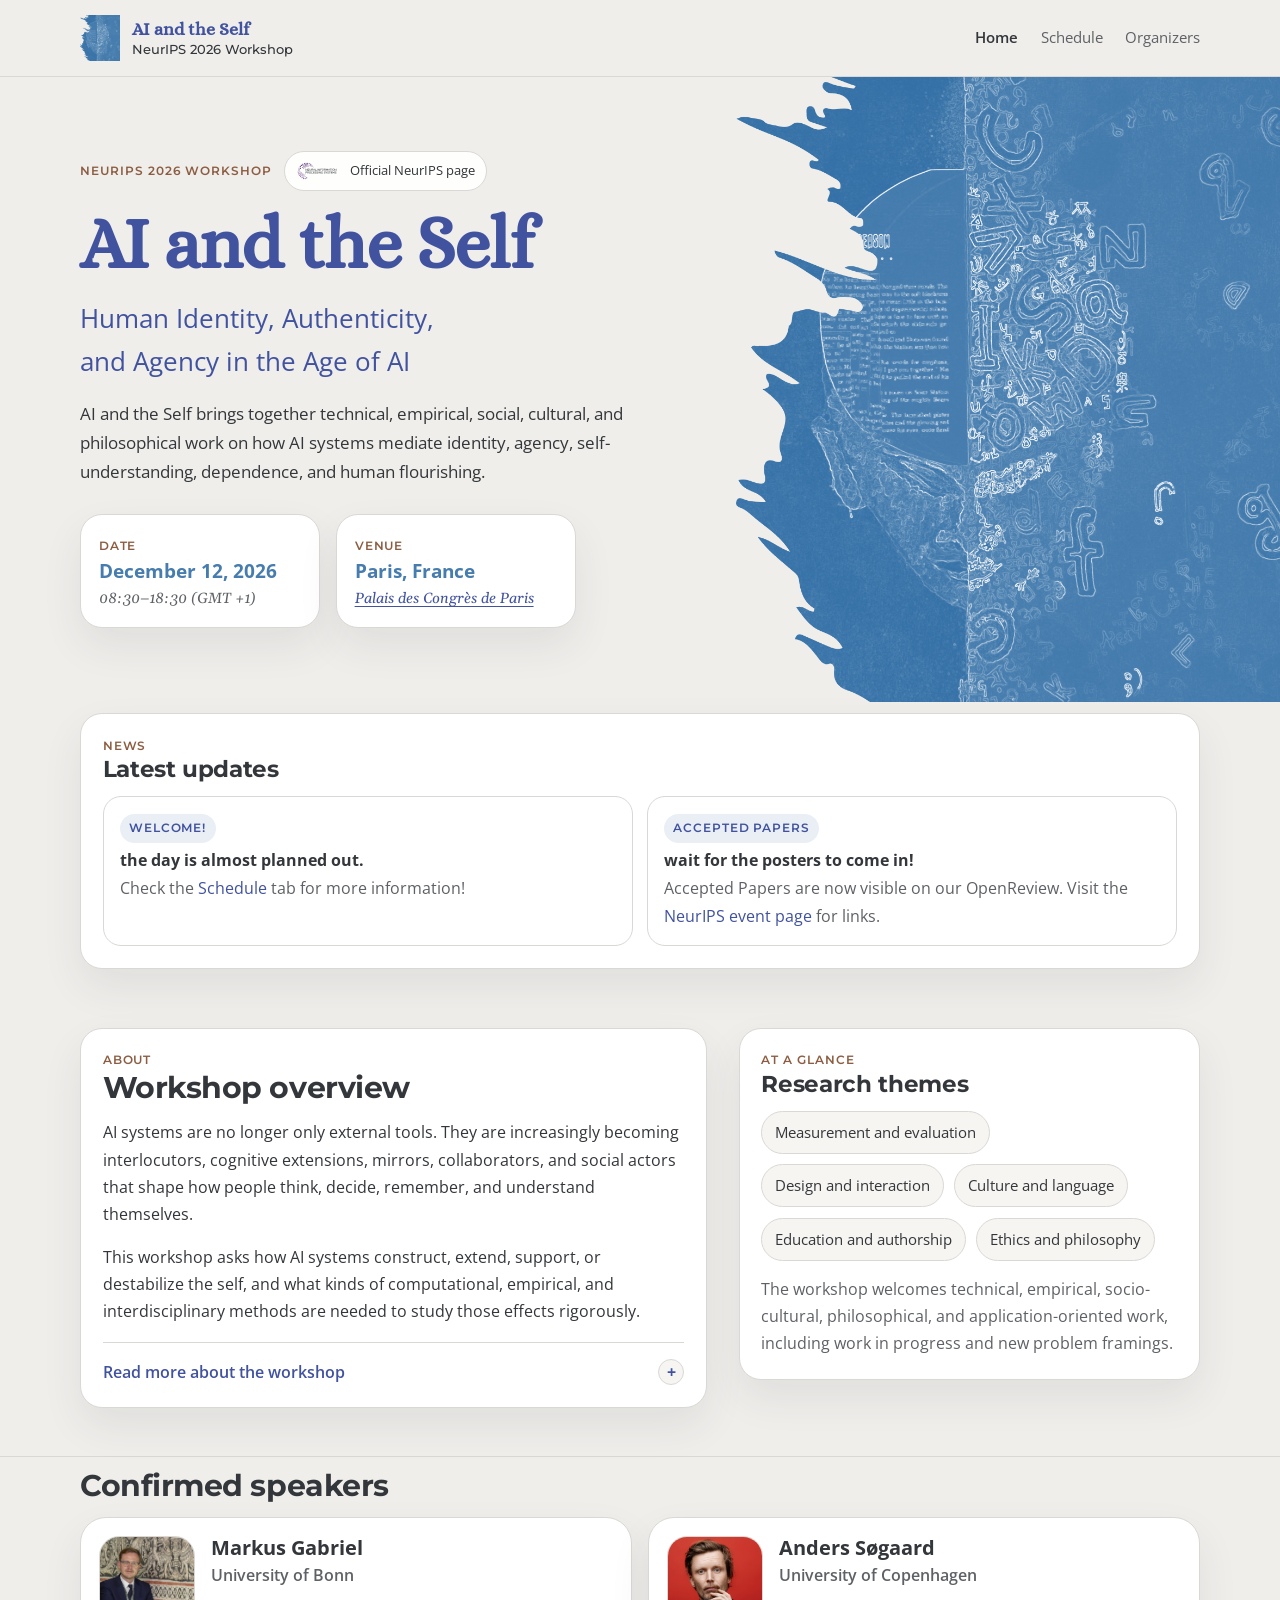
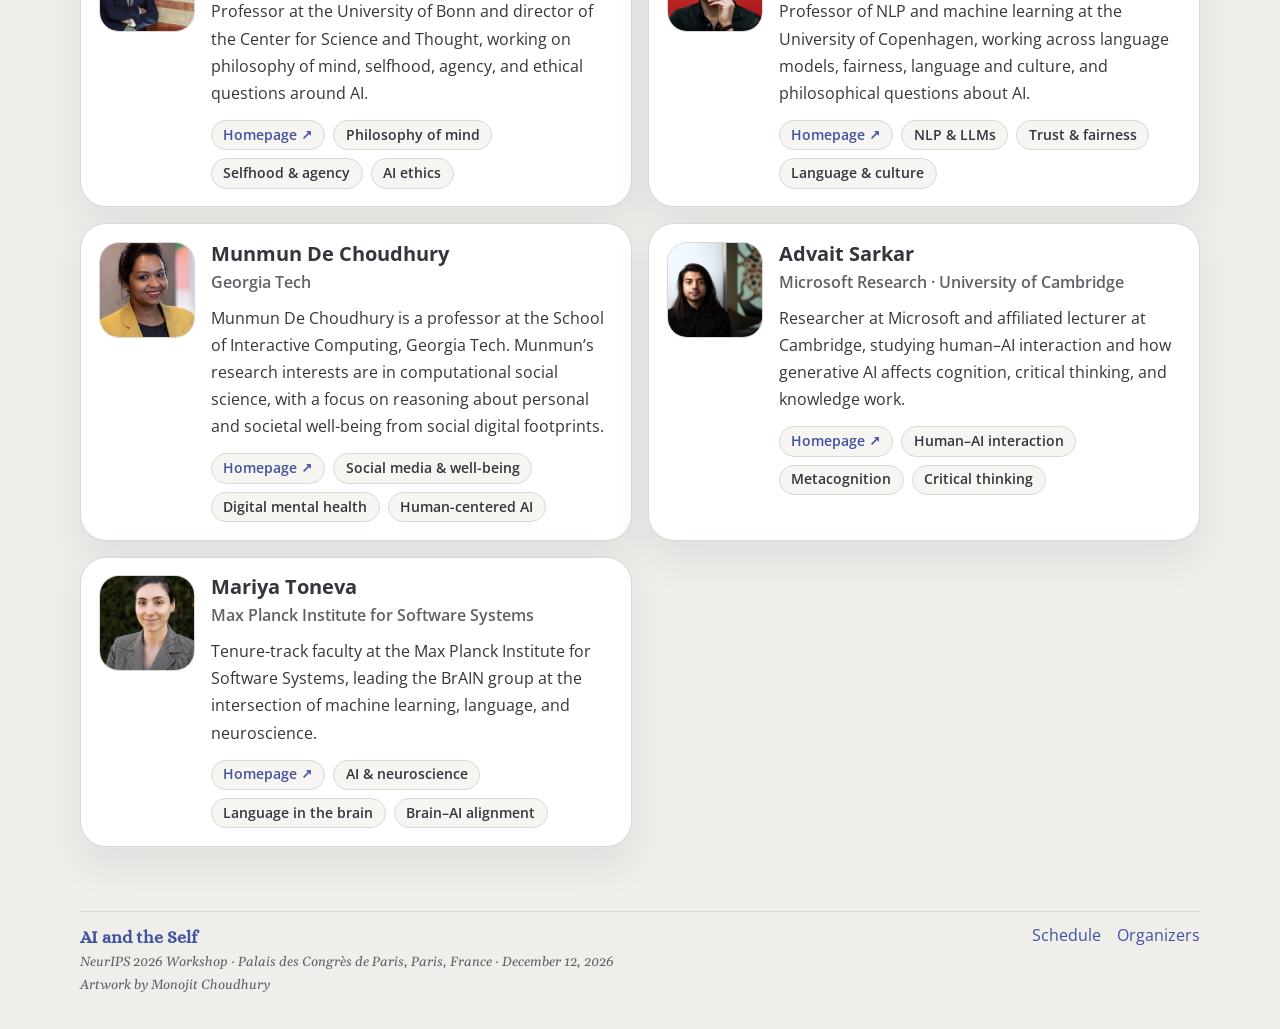
==== index.html @ 6a70a607 "touch up v2" ====
<!DOCTYPE html>
<html lang="en">
<head>
  <meta charset="utf-8">
  <meta name="viewport" content="width=device-width, initial-scale=1">
  <title>AI and the Self | NeurIPS 2026 Workshop</title>
  <meta name="description" content="AI and the Self is a NeurIPS 2026 workshop on identity, authenticity, and agency in the age of AI.">
  <meta name="theme-color" content="#3855a5">
  <meta property="og:type" content="website">
  <meta property="og:title" content="AI and the Self | NeurIPS 2026 Workshop">
  <meta property="og:description" content="Human identity, authenticity, and agency in the age of AI. December 12, 2026, Palais des Congrès de Paris.">
  <meta property="og:image" content="https://aintheself.github.io/assets/ai-and-the-self-art.png">
  <meta property="og:image:alt" content="Artwork by Monojit Choudhury: a face in profile, half formed from a printed page and half from letters in many scripts, in white line on blue.">
  <link rel="icon" type="image/png" href="assets/ai-and-the-self-art.png">
  <link rel="preconnect" href="https://fonts.googleapis.com">
  <link rel="preconnect" href="https://fonts.gstatic.com" crossorigin>
  <link rel="stylesheet" href="https://fonts.googleapis.com/css2?family=Alice&family=Gelasio:ital,wght@0,400;1,400&family=Montserrat:wght@500..700&family=Open+Sans:ital,wght@0,400..700;1,400..700&display=swap">
  <link rel="stylesheet" href="assets/styles.css?v=2">
</head>
<body>
  <header class="site-header">
    <div class="container nav">
      <a class="brand" href="index.html" aria-label="AI and the Self home">
        <img class="brand-mark" src="assets/ai-and-the-self-art.png" alt="" width="40" height="46">
        <span>
          <span class="brand-title">AI and the Self</span>
          <span class="brand-subtitle">NeurIPS 2026 Workshop</span>
        </span>
      </a>
      <button class="menu-toggle" type="button" aria-expanded="false" aria-label="Toggle navigation" data-menu-toggle>
        <span></span>
      </button>
      <nav class="site-nav" data-nav>
        <a href="index.html" aria-current="page">Home</a>
        <!-- <a href="call-for-papers.html">Calls</a> -->
        <a href="schedule.html">Schedule</a>
        <a href="organizers.html">Organizers</a>
      </nav>
    </div>
  </header>

  <main>
    <section class="home-hero">
      <div class="home-hero-text">
        <div class="hero-kicker-row">
          <div class="eyebrow">NeurIPS 2026 Workshop</div>
          <a class="event-badge" href="https://neurips.cc/virtual/2026/loc/paris/workshop/137617" target="_blank" rel="noopener noreferrer" aria-label="Visit the official NeurIPS 2026 page">
            <img src="assets/neurips-logo.svg" alt="NeurIPS logo">
            <span>Official NeurIPS page</span>
          </a>
        </div>
        <h1 class="page-title">AI and the Self</h1>
        <p class="page-subtitle">Human Identity, Authenticity, and Agency in the Age of AI</p>
        <p class="hero-text">AI and the Self brings together technical, empirical, social, cultural, and philosophical work on how AI systems mediate identity, agency, self-understanding, dependence, and human flourishing.</p>
        <!-- <div class="hero-actions">
          <a class="button button-primary" href="call-for-papers.html">Calls</a>
          <a class="button button-secondary" href="schedule.html">Schedule</a>
        </div> -->
        <div class="hero-meta">
          <div class="meta-pill">
            <span class="meta-label">Date</span>
            <strong>December 12, 2026</strong>
            <small>08:30–18:30 (GMT&nbsp;+1)</small>
          </div>
          <div class="meta-pill">
            <span class="meta-label">Venue</span>
            <strong>Paris, France</strong>
            <small><a href="https://www.google.com/maps/search/?api=1&amp;query=Palais+des+Congr%C3%A8s+de+Paris" target="_blank" rel="noopener noreferrer">Palais des Congrès de Paris</a></small>
          </div>
        </div>
      </div>
      <div class="home-hero-art">
        <img src="assets/ai-and-the-self-art.png" width="1000" height="1149" fetchpriority="high" alt="Artwork by Monojit Choudhury: a face in profile, half formed from a printed page and half from letters in many scripts, in white line on blue.">
      </div>
    </section>

    <section class="section section-compact">
      <div class="container">
        <div class="news-panel">
          <div class="panel-heading compact-head">
            <div>
              <div class="kicker">News</div>
              <h2>Latest updates</h2>
            </div>
          </div>

          <div class="news-list">
            <article class="news-item">
              <span class="status-pill">Welcome!</span>
              <h3>the day is almost planned out.</h3>
              <p>Check the <a class="text-link" href="schedule.html">Schedule</a> tab for more information!</p>
            </article>
            <!-- <article class="news-item">
              <span class="status-pill">Confirmed Speakers</span>
              <p>Scroll down for more information about the diverse and exciting set of confirmed speakers!</p>
            </article> -->
            <article class="news-item">
              <span class="status-pill">Accepted Papers</span>
              <h3>wait for the posters to come in!</h3>
              <p>Accepted Papers are now visible on our OpenReview. Visit the <a class="text-link" href="https://neurips.cc/virtual/2026/loc/paris/workshop/137617" target="_blank" rel="noopener noreferrer">NeurIPS event page</a> for links.</p>
            </article>
          </div>
        </div>
      </div>
    </section>

    <section class="section section-compact">
      <div class="container content-grid">
        <article class="surface prose">
          <div class="section-head compact-head">
            <div>
              <div class="kicker">About</div>
              <h2>Workshop overview</h2>
            </div>
          </div>
          <p>AI systems are no longer only external tools. They are increasingly becoming interlocutors, cognitive extensions, mirrors, collaborators, and social actors that shape how people think, decide, remember, and understand themselves.</p>
          <p>This workshop asks how AI systems construct, extend, support, or destabilize the self, and what kinds of computational, empirical, and interdisciplinary methods are needed to study those effects rigorously.</p>
          <details class="overview-toggle">
            <summary>Read more about the workshop</summary>
            <div class="expand-body">
              <p>One central aim is to move these questions closer to machine learning practice: how to measure shifts in self-concept, dependence, confidence, preference formation, and memory under repeated AI interaction; how to design personalization, memory, uncertainty, and refusal in ways that support reflection rather than over-reliance; and how to study cultural and linguistic assumptions about the self inside AI systems.</p>
              <p>The workshop also looks at how AI changes learning, authorship, creativity, professional identity, and the meaning of human competence when systems act as tutors, collaborators, co-authors, or social companions. It builds on the earlier interdisciplinary workshop in Bonn and translates that conversation into a NeurIPS-facing research agenda.</p>
            </div>
          </details>
          <!-- <a class="text-link" href="call-for-papers.html">Read the calls and submission details</a> -->
        </article>

        <aside class="resource-card">
          <div class="panel-heading compact-head">
            <div>
              <div class="kicker">At a glance</div>
              <h2>Research themes</h2>
            </div>
          </div>
          <div class="tag-list">
            <span class="tag">Measurement and evaluation</span>
            <span class="tag">Design and interaction</span>
            <span class="tag">Culture and language</span>
            <span class="tag">Education and authorship</span>
            <span class="tag">Ethics and philosophy</span>
          </div>
          <p class="muted-block">The workshop welcomes technical, empirical, socio-cultural, philosophical, and application-oriented work, including work in progress and new problem framings.</p>
        </aside>
      </div>
    </section>

    <section class="section section-compact border-top" id="speakers">
      <div class="container">
        <div class="section-head compact-head">
          <div>
            <h2>Confirmed speakers</h2>
          </div>
        </div>

        <div class="speaker-grid">
          <article class="speaker-card" id="speaker-markus-gabriel">
            <div class="speaker-wrap">
              <div class="speaker-photo-frame">
                <img
                  class="speaker-photo"
                  src="assets/people/markus-gabriel.jpg"
                  alt="Markus Gabriel"
                  loading="lazy"
                  onerror="this.style.display='none';this.nextElementSibling.style.display='grid';"
                >
                <div class="speaker-fallback" aria-hidden="true">MG</div>
              </div>

              <div>
                <h3>Markus Gabriel</h3>
                <p class="speaker-affiliation">University of Bonn</p>
                <p class="speaker-description">
                  Professor at the University of Bonn and director of the Center
                  for Science and Thought, working on philosophy of mind,
                  selfhood, agency, and ethical questions around AI.
                </p>

                <div class="speaker-chip-row">
                  <a
                    class="speaker-chip"
                    href="https://markus-gabriel.com/"
                    target="_blank"
                    rel="noopener noreferrer"
                    aria-label="Visit Markus Gabriel's homepage"
                  >Homepage ↗</a>
                  <span class="speaker-chip">Philosophy of mind</span>
                  <span class="speaker-chip">Selfhood &amp; agency</span>
                  <span class="speaker-chip">AI ethics</span>
                </div>
              </div>
            </div>
          </article>

          <article class="speaker-card" id="speaker-anders-soegaard">
            <div class="speaker-wrap">
              <div class="speaker-photo-frame">
                <img
                  class="speaker-photo"
                  src="assets/people/anders-soegaard.jpg"
                  alt="Anders Søgaard"
                  loading="lazy"
                  onerror="this.style.display='none';this.nextElementSibling.style.display='grid';"
                >
                <div class="speaker-fallback" aria-hidden="true">AS</div>
              </div>

              <div>
                <h3>Anders Søgaard</h3>
                <p class="speaker-affiliation">University of Copenhagen</p>
                <p class="speaker-description">
                  Professor of NLP and machine learning at the University of
                  Copenhagen, working across language models, fairness, language
                  and culture, and philosophical questions about AI.
                </p>

                <div class="speaker-chip-row">
                  <a
                    class="speaker-chip"
                    href="https://anderssoegaard.github.io/"
                    target="_blank"
                    rel="noopener noreferrer"
                    aria-label="Visit Anders Søgaard's homepage"
                  >Homepage ↗</a>
                  <span class="speaker-chip">NLP &amp; LLMs</span>
                  <span class="speaker-chip">Trust &amp; fairness</span>
                  <span class="speaker-chip">Language &amp; culture</span>
                </div>
              </div>
            </div>
          </article>

          <article class="speaker-card" id="speaker-munmun-de-choudhury">
            <div class="speaker-wrap">
              <div class="speaker-photo-frame">
                <img
                  class="speaker-photo"
                  src="assets/people/munmun_de_choudhury.jpg"
                  alt="Munmun De Choudhury"
                  loading="lazy"
                  onerror="this.style.display='none';this.nextElementSibling.style.display='grid';"
                >
                <div class="speaker-fallback" aria-hidden="true">MD</div>
              </div>

              <div>
                <h3>Munmun De Choudhury</h3>
                <p class="speaker-affiliation">Georgia Tech</p>
                <p class="speaker-description">
                  Munmun De Choudhury is a professor at the School of Interactive Computing, Georgia Tech. Munmun’s research interests are in computational social science, with a focus on reasoning about personal and societal well-being from social digital footprints.
                </p>

                <div class="speaker-chip-row">
                  <a
                    class="speaker-chip"
                    href="http://www.munmund.net/"
                    target="_blank"
                    rel="noopener noreferrer"
                    aria-label="Visit Munmun De Choudhury's homepage"
                  >Homepage ↗</a>
                  <span class="speaker-chip">Social media &amp; well-being</span>
                  <span class="speaker-chip">Digital mental health</span>
                  <span class="speaker-chip">Human-centered AI</span>
                </div>
              </div>
            </div>
          </article>

          <article class="speaker-card" id="speaker-advait-sarkar">
            <div class="speaker-wrap">
              <div class="speaker-photo-frame">
                <img
                  class="speaker-photo"
                  src="assets/people/advait-sarkar.jpg"
                  alt="Advait Sarkar"
                  loading="lazy"
                  onerror="this.style.display='none';this.nextElementSibling.style.display='grid';"
                >
                <div class="speaker-fallback" aria-hidden="true">AS</div>
              </div>

              <div>
                <h3>Advait Sarkar</h3>
                <p class="speaker-affiliation">
                  Microsoft Research · University of Cambridge
                </p>
                <p class="speaker-description">
                  Researcher at Microsoft and affiliated lecturer at Cambridge,
                  studying human–AI interaction and how generative AI affects
                  cognition, critical thinking, and knowledge work.
                </p>

                <div class="speaker-chip-row">
                  <a
                    class="speaker-chip"
                    href="https://advait.org/"
                    target="_blank"
                    rel="noopener noreferrer"
                    aria-label="Visit Advait Sarkar's homepage"
                  >Homepage ↗</a>
                  <span class="speaker-chip">Human–AI interaction</span>
                  <span class="speaker-chip">Metacognition</span>
                  <span class="speaker-chip">Critical thinking</span>
                </div>
              </div>
            </div>
          </article>

          <article class="speaker-card" id="speaker-mariya-toneva">
            <div class="speaker-wrap">
              <div class="speaker-photo-frame">
                <img
                  class="speaker-photo"
                  src="assets/people/mariya-toneva.jpg"
                  alt="Mariya Toneva"
                  loading="lazy"
                  onerror="this.style.display='none';this.nextElementSibling.style.display='grid';"
                >
                <div class="speaker-fallback" aria-hidden="true">MT</div>
              </div>

              <div>
                <h3>Mariya Toneva</h3>
                <p class="speaker-affiliation">
                  Max Planck Institute for Software Systems
                </p>
                <p class="speaker-description">
                  Tenure-track faculty at the Max Planck Institute for Software
                  Systems, leading the BrAIN group at the intersection of machine
                  learning, language, and neuroscience.
                </p>

                <div class="speaker-chip-row">
                  <a
                    class="speaker-chip"
                    href="https://mtoneva.com/"
                    target="_blank"
                    rel="noopener noreferrer"
                    aria-label="Visit Mariya Toneva's homepage"
                  >Homepage ↗</a>
                  <span class="speaker-chip">AI &amp; neuroscience</span>
                  <span class="speaker-chip">Language in the brain</span>
                  <span class="speaker-chip">Brain–AI alignment</span>
                </div>
              </div>
            </div>
          </article>
        </div>
      </div>
    </section>
  </main>

  <footer class="footer">
    <div class="container footer-inner">
      <div>
        <strong>AI and the Self</strong>
        <small>NeurIPS 2026 Workshop · Palais des Congrès de Paris, Paris, France · December 12, 2026</small>
        <small>Artwork by Monojit Choudhury</small>
      </div>
      <div class="footer-links">
        <!-- <a href="call-for-papers.html">Calls</a> -->
        <a href="schedule.html">Schedule</a>
        <a href="organizers.html">Organizers</a>
      </div>
    </div>
  </footer>

  <script src="assets/script.js"></script>
</body>
</html>
---- assets/styles.css ----
:root {
  /* Brand pack (poster and certificates) */
  --pack-ink: #33363a;
  --pack-blue: #467cae;    /* artwork blue */
  --pack-name: #41529f;    /* workshop name */
  --pack-brown: #8c5d42;
  --pack-cream: #efeeeb;   /* main background */

  /* Site roles. Shades not in the pack are tints of pack colours. */
  --bg: var(--pack-cream);
  --surface: #ffffff;
  --surface-soft: #f6f5f2;   /* lighter cream */
  --ink: var(--pack-ink);
  --ink-soft: var(--pack-ink);
  --muted: #5e6165;          /* lighter ink, still AA on cream and white */
  --line: #d9d8d5;           /* ink at ~12% on cream */
  --accent: var(--pack-name);
  --accent-strong: #34428a;  /* darker name blue, for hover */
  --accent-soft: #e9eff5;    /* artwork blue at ~12% on white */
  --art: var(--pack-blue);
  --warm: var(--pack-brown);
  --shadow: 0 18px 40px rgba(51, 54, 58, 0.08);

  /* Pack fonts first, then close web-font matches, then system fonts */
  --font-body: "Segoe UI", "Open Sans", system-ui, -apple-system, Roboto, "Helvetica Neue", Arial, sans-serif;
  --font-heading: "Montaser Arabic", "Montserrat", "Segoe UI", "Open Sans", system-ui, sans-serif;
  --font-serif: Georgia, "Gelasio", "Times New Roman", Times, serif;
  --font-name: "Alice", Georgia, "Gelasio", "Times New Roman", serif;

  --radius-lg: 28px;
  --radius-md: 22px;
  --radius-sm: 16px;
  --header-h: 76px;
  --transition: 180ms ease;
}

* { box-sizing: border-box; }
html { scroll-behavior: smooth; }
body {
  margin: 0;
  font-family: var(--font-body);
  color: var(--ink);
  line-height: 1.7;
  background: var(--bg);
}
img { display: block; max-width: 100%; }
h1, h2, h3 {
  margin: 0 0 0.75rem;
  font-family: var(--font-heading);
  font-weight: 700;
  line-height: 1.15;
  letter-spacing: -0.015em;
}
p { margin: 0 0 1rem; }
ul { margin: 0; padding-left: 1.1rem; }
strong { font-weight: 700; }
small { display: block; color: var(--muted); }
::selection { background: rgba(70, 124, 174, 0.22); }
[id] { scroll-margin-top: calc(var(--header-h) + 1.25rem); }

.container { width: min(1120px, calc(100% - 2rem)); margin: 0 auto; }

/* --------------------------------------------------------------------------
   Header
   -------------------------------------------------------------------------- */
.site-header {
  position: sticky; top: 0; z-index: 40;
  border-bottom: 1px solid var(--line);
  background: rgba(239, 238, 235, 0.9);
  backdrop-filter: blur(14px);
}
.nav {
  position: relative; display: flex; align-items: center; justify-content: space-between;
  gap: 1rem; min-height: var(--header-h);
}
.brand {
  display: inline-flex; align-items: center; gap: 0.75rem;
  color: var(--ink); text-decoration: none;
}

.brand-mark { width: auto; height: 46px; flex: 0 0 auto; }
.brand-title { display: block; font-family: var(--font-name); font-size: 1.15rem; font-weight: 700; color: var(--pack-name); line-height: 1.3; }
.brand-subtitle { display: block; font-family: var(--font-heading); font-size: 0.8rem; font-weight: 500; color: var(--ink); line-height: 1.4; }

.site-nav { display: flex; align-items: center; gap: 1.4rem; }
.site-nav a, .footer-links a, .text-link {
  color: var(--accent); text-decoration: none;
  transition: color var(--transition), opacity var(--transition), border-color var(--transition), background var(--transition);
}
.site-nav a { color: var(--muted); font-size: 0.96rem; }
.site-nav a[aria-current="page"] { color: var(--ink); font-weight: 600; }
.site-nav a:hover, .footer-links a:hover, .text-link:hover { color: var(--accent-strong); }

.menu-toggle { display: none; width: 44px; height: 44px; border: 1px solid var(--line); border-radius: 14px; background: rgba(255,255,255,0.92); cursor: pointer; }
.menu-toggle span, .menu-toggle span::before, .menu-toggle span::after {
  display: block; width: 18px; height: 2px; margin: 0 auto; background: var(--ink); content: "";
  transition: transform var(--transition), opacity var(--transition);
}
.menu-toggle span::before { transform: translateY(-6px); }
.menu-toggle span::after { transform: translateY(4px); }


.hero { padding: clamp(3.4rem, 7vw, 5.8rem) 0 2.6rem; }
.page-hero { padding-bottom: 2rem; }
.page-hero-tight { padding-top: clamp(2.7rem, 5vw, 4.2rem); }

.page-title { font-size: clamp(3rem, 7vw, 5rem); margin-top: 0.75rem; }
.page-title-small { font-size: clamp(2.2rem, 5vw, 3.3rem); }
.page-subtitle {
  margin: 0 0 1rem; color: var(--pack-name); font-size: clamp(1.12rem, 2.4vw, 1.6rem); max-width: 44rem;
  text-wrap: balance;
}
.hero-text { max-width: 44rem; font-size: 1.06rem; color: var(--ink-soft); text-wrap: pretty; }

.eyebrow, .kicker, .meta-label, .status-pill {
  font-family: var(--font-heading); letter-spacing: 0.08em; text-transform: uppercase; font-size: 0.75rem; font-weight: 600;
}

.hero-caption { margin: 0 0 0.6rem; font-family: var(--font-serif); font-style: italic; font-size: 1.08rem; color: var(--ink); }
.eyebrow, .kicker, .meta-label { color: var(--warm); }

.hero-kicker-row {
  display: flex; flex-wrap: wrap; align-items: center; gap: 0.75rem; margin-bottom: 0.15rem;
}
.event-badge {
  display: inline-flex; align-items: center; gap: 0.8rem; width: fit-content; padding: 0.65rem 0.9rem;
  border-radius: 999px; border: 1px solid var(--line); background: rgba(255,255,255,0.92); color: var(--ink); text-decoration: none;
}
.event-badge img { height: 24px; width: auto; }
.hero-kicker-row .event-badge { padding: 0.46rem 0.72rem; font-size: 0.84rem; }
.hero-kicker-row .event-badge img { height: 18px; }

.hero-actions { display: flex; flex-wrap: wrap; gap: 0.75rem; margin-top: 1.25rem; }
.button {
  display: inline-flex; align-items: center; justify-content: center; min-height: 48px; padding: 0.78rem 1.1rem;
  border-radius: 999px; border: 1px solid transparent; font-weight: 600; text-decoration: none;
  transition: transform var(--transition), box-shadow var(--transition), background var(--transition), color var(--transition), border-color var(--transition);
}
.button:hover { transform: translateY(-1px); }
.button-primary { background: var(--accent); color: #fff; box-shadow: 0 14px 28px rgba(65, 82, 159, 0.24); }
.button-primary:hover { background: var(--accent-strong); color: #fff; }
.button-secondary { background: rgba(255,255,255,0.92); color: var(--ink); border-color: var(--line); }
.button-secondary:hover { color: var(--ink); border-color: var(--muted); }

.hero-meta { display: flex; flex-wrap: wrap; gap: 1rem; margin-top: 1.7rem; }


.home-hero {
  container-type: inline-size;
  display: grid;
  grid-template-columns: minmax(0, 1.15fr) minmax(0, 0.85fr);
  align-items: center;
}
.home-hero-text {
  padding-block: clamp(2.5rem, 5vw, 4rem);
  padding-right: 2rem;
  padding-left: max(1rem, calc((100vw - 1120px) / 2));
  padding-left: max(1rem, calc((100cqw - 1120px) / 2));
}
.home-hero .page-title { font-family: var(--font-name); color: var(--pack-name); letter-spacing: -0.01em; font-size: clamp(2.8rem, 5.6vw, 4.6rem); }
.home-hero-art { align-self: start; }
.home-hero-art img {
  width: auto; height: auto;
  max-width: 100%;
  max-height: min(calc(100vh - var(--header-h) - 3rem), 700px);
  margin-left: auto;
}

.page-hero { position: relative; }
.page-hero-art {
  position: absolute; top: 0; right: 0;
  width: auto; height: 15rem;
  pointer-events: none;
}
.page-hero.has-art { min-height: 15rem; }
.page-hero-content { max-width: min(44rem, calc(100% - 15rem)); }

/* --------------------------------------------------------------------------
   Panels, cards, sections
   -------------------------------------------------------------------------- */
.meta-pill, .news-panel, .surface, .resource-card {
  border: 1px solid var(--line); border-radius: var(--radius-md); background: var(--surface); box-shadow: var(--shadow);
}
.meta-pill { min-width: 240px; padding: 1rem 1.1rem; }
.meta-pill strong { display: block; font-size: 1.2rem; color: var(--art); line-height: 1.35; margin-bottom: 0.15rem; }
.meta-pill small { font-family: var(--font-serif); font-style: italic; font-size: 0.92rem; }
.meta-pill small a, .hero-caption a { color: var(--accent); text-decoration: underline; text-decoration-thickness: 1px; text-underline-offset: 3px; }
.meta-pill small a:hover, .hero-caption a:hover { color: var(--accent-strong); }
.news-panel, .resource-card, .surface { padding: 1.35rem; }

.panel-heading, .section-head {
  display: flex; justify-content: space-between; align-items: flex-start; gap: 1rem; margin-bottom: 1rem;
}
.compact-head { margin-bottom: 0.85rem; }
.panel-heading h2 { margin-bottom: 0; font-size: 1.45rem; }
.section-head h2 { margin-bottom: 0; font-size: clamp(1.6rem, 3vw, 1.9rem); }

.news-list { display: grid; grid-template-columns: repeat(2, minmax(0, 1fr)); gap: 0.85rem; }
.news-item {
  padding: 0.95rem 1rem; border: 1px solid var(--line); border-radius: 18px; background: rgba(255, 255, 255, 0.72);
}
.news-item h3 {
  margin: 0.4rem 0 0.25rem;
  font-family: inherit; font-size: 1.02rem; line-height: 1.35; letter-spacing: 0;
}
.news-item p { margin: 0; color: var(--muted); }
.status-pill {
  display: inline-flex; align-items: center; padding: 0.3rem 0.58rem; border-radius: 999px;
  background: var(--accent-soft); color: var(--accent); font-size: 0.72rem;
}

.section { padding: 1.2rem 0 3rem; }
.section-compact { padding-top: 0.7rem; }
.border-top { border-top: 1px solid var(--line); }

.content-grid {
  display: grid; grid-template-columns: minmax(0, 1.06fr) minmax(300px, 0.78fr);
  gap: 2rem; align-items: start;
}
.prose p:last-child, .resource-card p:last-child { margin-bottom: 0; }

.overview-toggle { margin-top: 1rem; padding-top: 1rem; border-top: 1px solid var(--line); }
.overview-toggle summary {
  display: flex; align-items: center; gap: 0.6rem; cursor: pointer; list-style: none; font-weight: 600; color: var(--accent);
}
.overview-toggle summary::-webkit-details-marker { display: none; }
.overview-toggle summary::after {
  content: "+"; margin-left: auto; width: 1.5rem; height: 1.5rem;
  display: inline-flex; align-items: center; justify-content: center;
  border: 1px solid var(--line); border-radius: 999px; background: var(--surface-soft); color: var(--accent); font-weight: 700;
}
.overview-toggle[open] summary::after { content: "\2212"; }
.expand-body { padding-top: 0.85rem; }
.expand-body p:last-child { margin-bottom: 0; }

.tag-list { display: flex; flex-wrap: wrap; gap: 0.65rem; margin: 0 0 0.95rem; }
.tag {
  display: inline-flex; align-items: center; padding: 0.5rem 0.8rem;
  border: 1px solid var(--line); border-radius: 999px; background: var(--surface-soft); font-size: 0.92rem;
}
.muted-block { color: var(--muted); }

.speaker-grid { display: grid; grid-template-columns: repeat(2, minmax(0, 1fr)); gap: 1rem; }
.speaker-card {
  background: var(--surface); border: 1px solid var(--line); box-shadow: var(--shadow);
  border-radius: 26px; padding: 1.1rem;
  transition: border-color var(--transition), box-shadow var(--transition);
}

.speaker-card:target { border-color: var(--accent); box-shadow: 0 0 0 3px var(--accent-soft), var(--shadow); }
.speaker-wrap { display: grid; grid-template-columns: 96px minmax(0, 1fr); gap: 1rem; align-items: start; }
.speaker-photo-frame, .organizer-photo-frame {
  position: relative; overflow: hidden;
  border: 1px solid var(--line);
  background: linear-gradient(135deg, var(--accent-soft), rgba(140, 93, 66, 0.18));
}
.speaker-photo-frame { width: 96px; height: 96px; border-radius: 20px; }
.speaker-photo, .organizer-photo { display: block; width: 100%; height: 100%; object-fit: cover; }
.speaker-fallback, .organizer-fallback {
  position: absolute; inset: 0; display: none; place-items: center; color: var(--accent-strong); font-weight: 700;
}
.speaker-fallback { font-size: 1.35rem; }
.speaker-card h3 { margin-bottom: 0.2rem; font-family: var(--font-body); font-size: 1.28rem; letter-spacing: 0; }
.speaker-affiliation { margin: 0 0 0.55rem; color: var(--muted); font-weight: 600; }
.speaker-description { margin: 0 0 0.8rem; color: var(--ink); }

.speaker-chip-row, .link-row { display: flex; flex-wrap: wrap; gap: 0.5rem; }
.speaker-chip, .link-chip {
  display: inline-flex; align-items: center; gap: 0.42rem;
  padding: 0.42rem 0.72rem; border: 1px solid var(--line); border-radius: 999px;
  background: var(--surface-soft); color: var(--ink-soft);
  font-size: 0.85rem; font-weight: 600; line-height: 1.1;
}
a.speaker-chip, a.link-chip {
  color: var(--accent); text-decoration: none;
  transition: border-color var(--transition), color var(--transition), background var(--transition), transform var(--transition);
}
a.speaker-chip:hover, a.link-chip:hover {
  border-color: var(--accent); color: var(--accent-strong); background: #fff; transform: translateY(-1px);
}

.organizer-list { display: grid; gap: 1rem; }
.organizer-card {
  background: var(--surface); border: 1px solid var(--line); box-shadow: var(--shadow);
  border-radius: 26px; padding: 1.2rem;
  transition: border-color var(--transition), box-shadow var(--transition);
}

.organizer-card:target { border-color: var(--accent); box-shadow: 0 0 0 3px var(--accent-soft), var(--shadow); }
.organizer-wrap { display: grid; grid-template-columns: 120px 1fr; gap: 1.1rem; align-items: start; }
.organizer-photo-frame { width: 120px; height: 120px; border-radius: 22px; }
.organizer-fallback { font-size: 1.55rem; }
.organizer-card h2 { margin-bottom: 0.25rem; font-family: var(--font-body); font-size: 1.45rem; letter-spacing: 0; }
.bio-affiliation { margin: 0 0 0.6rem; color: var(--muted); font-weight: 600; }
.link-row { gap: 0.55rem; margin: 0 0 0.9rem; }
.link-chip svg { width: 1rem; height: 1rem; fill: currentColor; flex: 0 0 auto; }
.organizer-card p:last-child { margin-bottom: 0; color: var(--ink); }


.agenda, .agenda ol { list-style: none; margin: 0; padding: 0; }
.agenda {
  max-width: 900px;
  background: var(--surface); border: 1px solid var(--line); border-radius: var(--radius-md); box-shadow: var(--shadow);
  overflow: hidden;
}
.agenda > li + li { border-top: 1px solid var(--line); }

.agenda-row {
  display: grid; grid-template-columns: 8rem minmax(0, 1fr); gap: 1.25rem;
  padding: 1rem 1.5rem;
}
.agenda-time {
  color: var(--warm); font-weight: 700; letter-spacing: 0.02em;
  font-variant-numeric: tabular-nums; white-space: nowrap;
}
.agenda-title { margin: 0; font-weight: 600; line-height: 1.5; }
.agenda-meta { margin: 0.15rem 0 0; color: var(--muted); line-height: 1.5; }
.agenda-meta a { color: var(--accent); text-decoration: none; font-weight: 600; }
.agenda-meta a:hover { color: var(--accent-strong); text-decoration: underline; text-underline-offset: 3px; }

.agenda-break { padding-block: 0.65rem; background: var(--surface-soft); }
.agenda-break .agenda-title { font-weight: 500; color: var(--muted); }

.agenda-group {
  padding: 1.15rem 0 0.5rem;
  background: #f4f7fa;
}
.agenda-group-head { padding: 0 1.5rem 0.35rem; }
.agenda-group-title { margin: 0; font-size: 1.2rem; color: var(--art); }
.agenda-group-note { margin: 0.3rem 0 0; color: var(--muted); line-height: 1.5; }
.agenda-group .agenda-row { padding-block: 0.6rem; }

.footer { padding: 1rem 0 2rem; }
.footer-inner {
  display: flex; justify-content: space-between; gap: 1rem; align-items: start;
  padding-top: 0.6rem; border-top: 1px solid var(--line);
}
.footer-inner strong { font-family: var(--font-name); font-size: 1.12rem; color: var(--pack-name); }
.footer-inner small { font-family: var(--font-serif); font-style: italic; }
.footer-links { display: flex; flex-wrap: wrap; gap: 1rem; }

@media (max-width: 980px) {
  .content-grid, .speaker-grid { grid-template-columns: 1fr; }
}

@media (max-width: 860px) {
  .home-hero { grid-template-columns: 1fr; }
  .home-hero-text { padding-right: 1rem; padding-bottom: 1.5rem; }
  .home-hero .page-title { font-size: clamp(2.6rem, 11vw, 4rem); }
  .home-hero-art img { max-width: min(88%, 480px); max-height: none; }
}

@media (max-width: 760px) {
  .menu-toggle { display: inline-flex; align-items: center; justify-content: center; }
  .site-nav {
    position: absolute; right: 0; top: calc(100% + 0.7rem); min-width: 220px; display: none; flex-direction: column; align-items: stretch; gap: 0.2rem;
    padding: 0.55rem; border-radius: 18px; border: 1px solid var(--line); background: rgba(255,255,255,0.97); box-shadow: var(--shadow);
  }
  .site-nav.is-open { display: flex; }
  .site-nav a { padding: 0.75rem 0.8rem; border-radius: 12px; }
  .site-nav a:hover, .site-nav a[aria-current="page"] { background: var(--accent-soft); }
  .page-title { font-size: clamp(2.4rem, 13vw, 4rem); }
  .page-title-small { font-size: clamp(2rem, 9vw, 2.6rem); }
  .hero-meta { gap: 0.8rem; }
  .meta-pill { min-width: 100%; }
  .news-list { grid-template-columns: 1fr; }
  .panel-heading, .section-head, .footer-inner { flex-direction: column; align-items: start; }

  .page-hero-art { display: none; }
  .page-hero.has-art { min-height: 0; }
  .page-hero-content { max-width: 44rem; }
}

@media (max-width: 640px) {
  .organizer-wrap { grid-template-columns: 1fr; }
  .agenda-row { grid-template-columns: 1fr; gap: 0.1rem; padding-inline: 1.1rem; }
  .agenda-group-head { padding-inline: 1.1rem; }
}

@media (max-width: 560px) {
  .speaker-wrap { grid-template-columns: 1fr; }
}

@media (prefers-reduced-motion: reduce) {
  html { scroll-behavior: auto; }
  * { transition: none !important; }
}
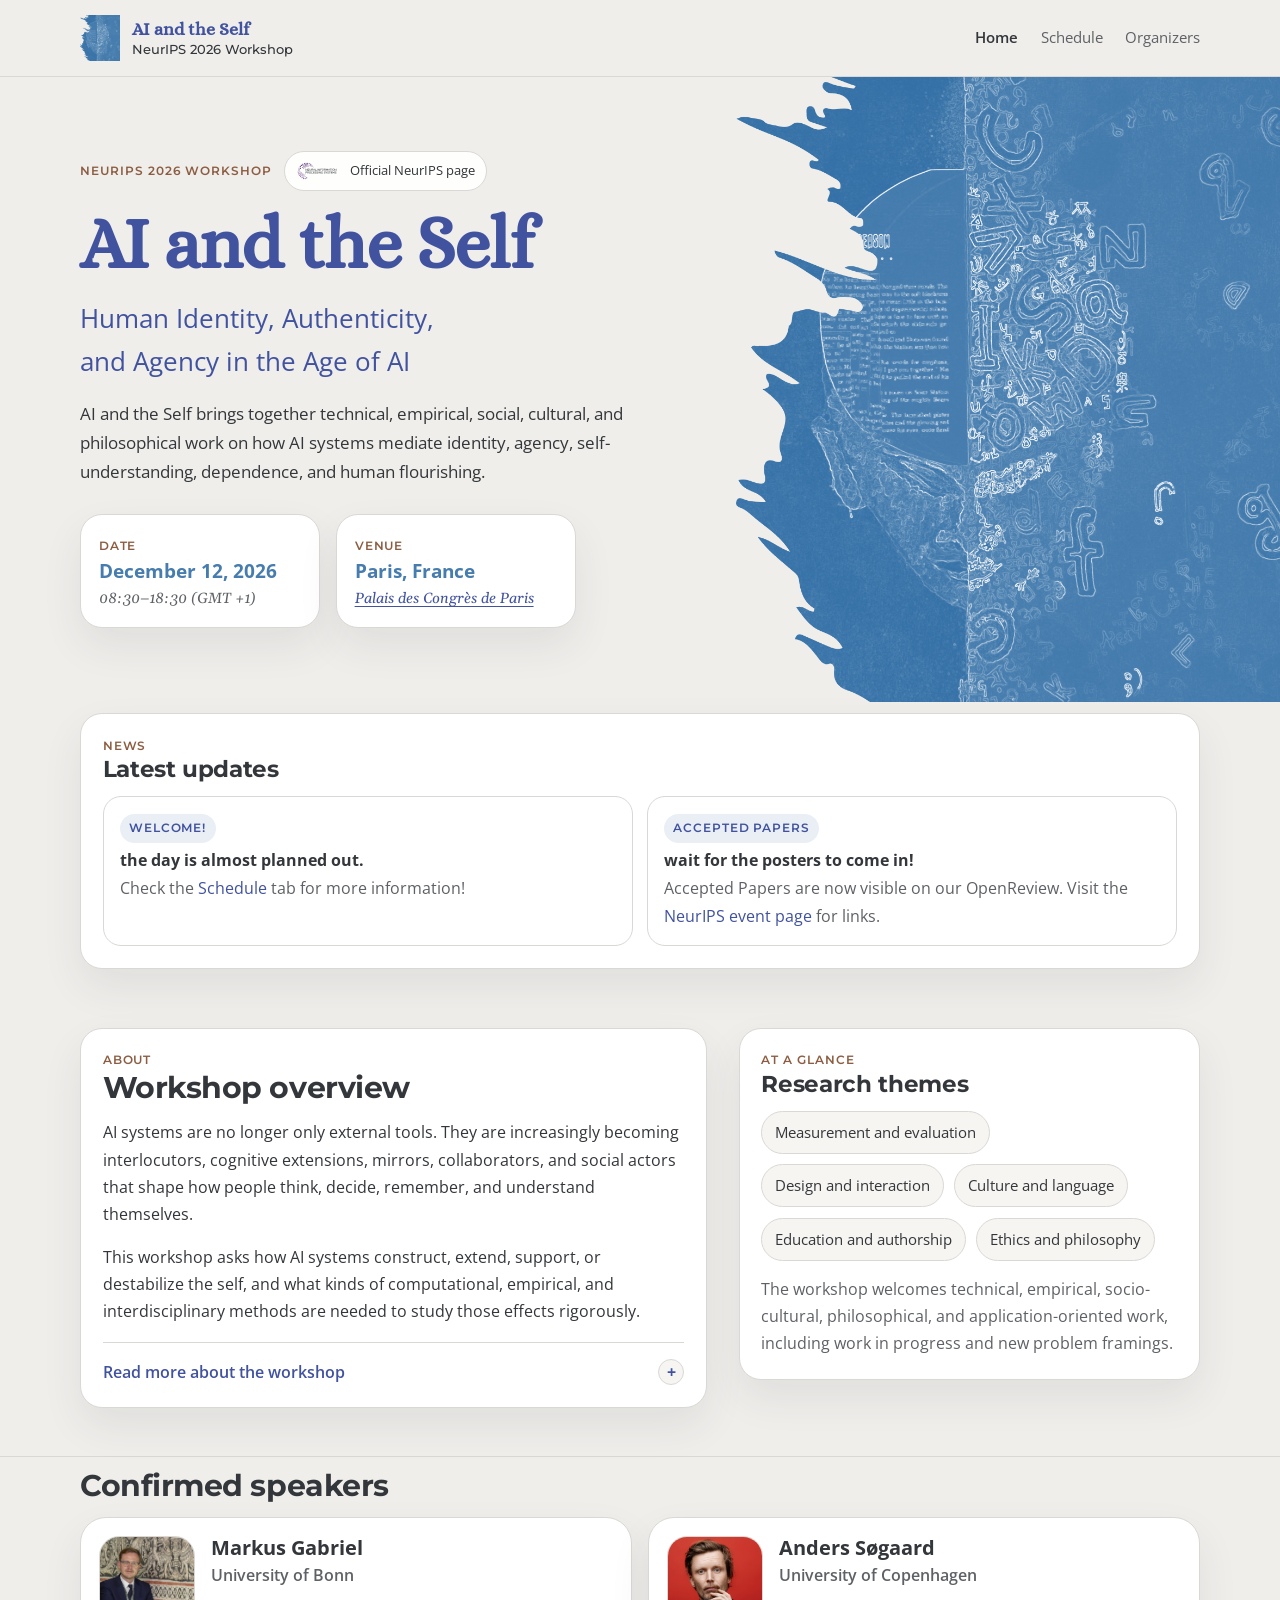
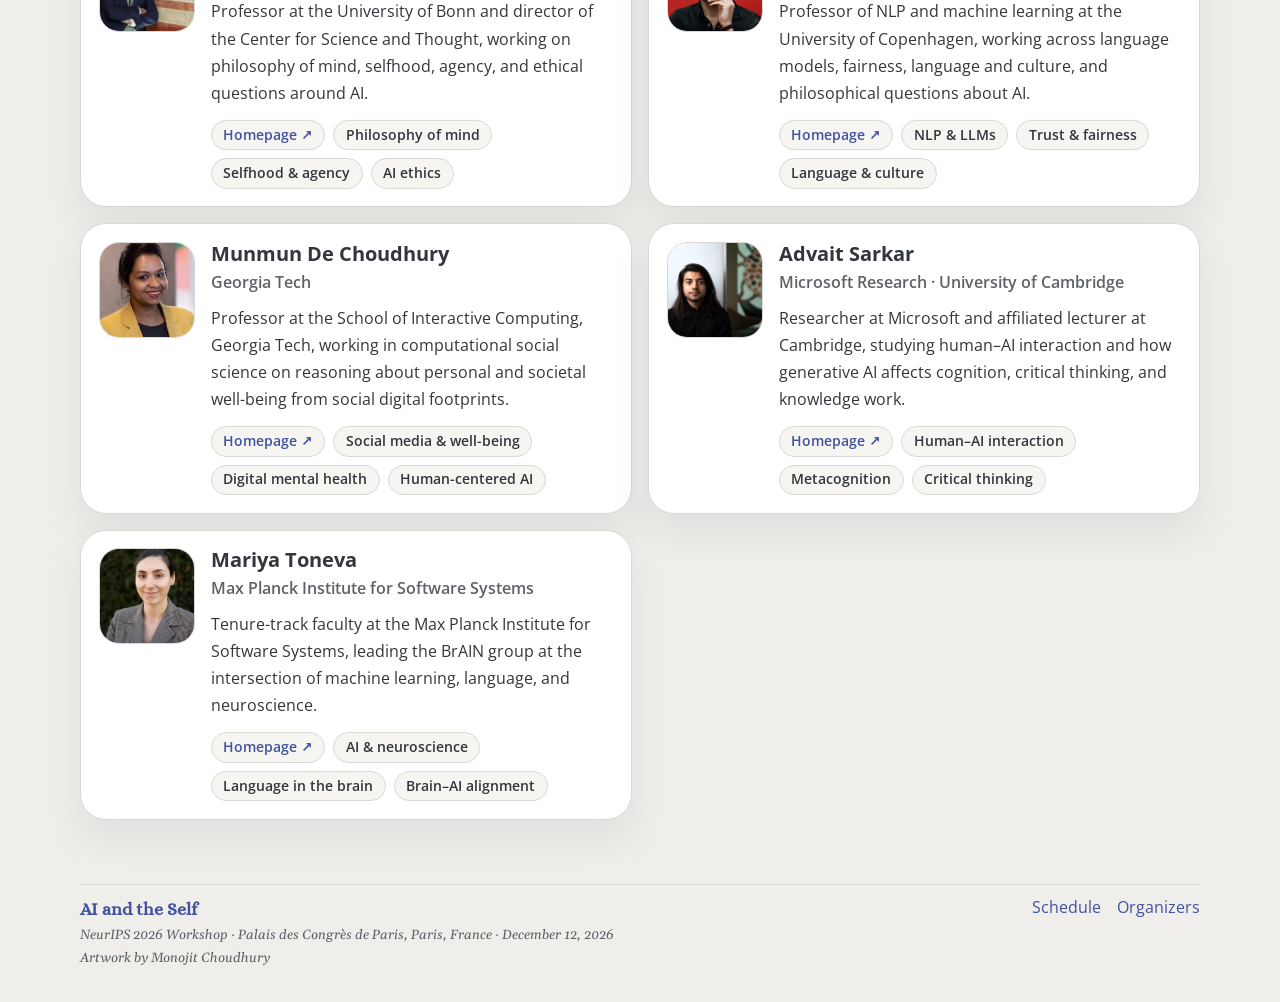
==== commit 1e4f11c3: "touch up v3" ====
--- a/index.html
+++ b/index.html
@@ -15,7 +15,7 @@
   <link rel="preconnect" href="https://fonts.googleapis.com">
   <link rel="preconnect" href="https://fonts.gstatic.com" crossorigin>
   <link rel="stylesheet" href="https://fonts.googleapis.com/css2?family=Alice&family=Gelasio:ital,wght@0,400;1,400&family=Montserrat:wght@500..700&family=Open+Sans:ital,wght@0,400..700;1,400..700&display=swap">
-  <link rel="stylesheet" href="assets/styles.css?v=2">
+  <link rel="stylesheet" href="assets/styles.css">
 </head>
 <body>
   <header class="site-header">
@@ -246,7 +246,9 @@
                 <h3>Munmun De Choudhury</h3>
                 <p class="speaker-affiliation">Georgia Tech</p>
                 <p class="speaker-description">
-                  Munmun De Choudhury is a professor at the School of Interactive Computing, Georgia Tech. Munmun’s research interests are in computational social science, with a focus on reasoning about personal and societal well-being from social digital footprints.
+                  Professor at the School of Interactive Computing, Georgia Tech,
+                  working in computational social science on reasoning about
+                  personal and societal well-being from social digital footprints.
                 </p>
 
                 <div class="speaker-chip-row">
--- a/assets/styles.css
+++ b/assets/styles.css
@@ -1,4 +1,3 @@
-
 :root {
   /* Brand pack (poster and certificates) */
   --pack-ink: #33363a;
@@ -100,7 +99,9 @@
 .menu-toggle span::before { transform: translateY(-6px); }
 .menu-toggle span::after { transform: translateY(4px); }
 
-
+/* --------------------------------------------------------------------------
+   Shared type and hero pieces
+   -------------------------------------------------------------------------- */
 .hero { padding: clamp(3.4rem, 7vw, 5.8rem) 0 2.6rem; }
 .page-hero { padding-bottom: 2rem; }
 .page-hero-tight { padding-top: clamp(2.7rem, 5vw, 4.2rem); }
@@ -155,6 +156,7 @@
 .home-hero-text {
   padding-block: clamp(2.5rem, 5vw, 4rem);
   padding-right: 2rem;
+  /* Line the text up with .container; cqw keeps it exact, vw is the fallback */
   padding-left: max(1rem, calc((100vw - 1120px) / 2));
   padding-left: max(1rem, calc((100cqw - 1120px) / 2));
 }
@@ -167,6 +169,7 @@
   margin-left: auto;
 }
 
+/* Inner pages: a smaller echo of the artwork in the page header */
 .page-hero { position: relative; }
 .page-hero-art {
   position: absolute; top: 0; right: 0;
@@ -241,13 +244,16 @@
 }
 .muted-block { color: var(--muted); }
 
+/* --------------------------------------------------------------------------
+   Speakers (home)
+   -------------------------------------------------------------------------- */
 .speaker-grid { display: grid; grid-template-columns: repeat(2, minmax(0, 1fr)); gap: 1rem; }
 .speaker-card {
   background: var(--surface); border: 1px solid var(--line); box-shadow: var(--shadow);
   border-radius: 26px; padding: 1.1rem;
   transition: border-color var(--transition), box-shadow var(--transition);
 }
-
+/* Arriving from a schedule link highlights the card */
 .speaker-card:target { border-color: var(--accent); box-shadow: 0 0 0 3px var(--accent-soft), var(--shadow); }
 .speaker-wrap { display: grid; grid-template-columns: 96px minmax(0, 1fr); gap: 1rem; align-items: start; }
 .speaker-photo-frame, .organizer-photo-frame {
@@ -280,13 +286,16 @@
   border-color: var(--accent); color: var(--accent-strong); background: #fff; transform: translateY(-1px);
 }
 
+/* --------------------------------------------------------------------------
+   Organizers
+   -------------------------------------------------------------------------- */
 .organizer-list { display: grid; gap: 1rem; }
 .organizer-card {
   background: var(--surface); border: 1px solid var(--line); box-shadow: var(--shadow);
   border-radius: 26px; padding: 1.2rem;
   transition: border-color var(--transition), box-shadow var(--transition);
 }
-
+/* Arriving from a schedule link highlights the card */
 .organizer-card:target { border-color: var(--accent); box-shadow: 0 0 0 3px var(--accent-soft), var(--shadow); }
 .organizer-wrap { display: grid; grid-template-columns: 120px 1fr; gap: 1.1rem; align-items: start; }
 .organizer-photo-frame { width: 120px; height: 120px; border-radius: 22px; }
@@ -297,7 +306,9 @@
 .link-chip svg { width: 1rem; height: 1rem; fill: currentColor; flex: 0 0 auto; }
 .organizer-card p:last-child { margin-bottom: 0; color: var(--ink); }
 
-
+/* --------------------------------------------------------------------------
+   Schedule: one list for the whole day
+   -------------------------------------------------------------------------- */
 .agenda, .agenda ol { list-style: none; margin: 0; padding: 0; }
 .agenda {
   max-width: 900px;
@@ -316,11 +327,13 @@
 }
 .agenda-title { margin: 0; font-weight: 600; line-height: 1.5; }
 .agenda-meta { margin: 0.15rem 0 0; color: var(--muted); line-height: 1.5; }
-.agenda-meta a { color: var(--accent); text-decoration: none; font-weight: 600; }
-.agenda-meta a:hover { color: var(--accent-strong); text-decoration: underline; text-underline-offset: 3px; }
+.agenda-meta a, .agenda-group-note a { color: var(--accent); text-decoration: none; font-weight: 600; }
+.agenda-meta a:hover, .agenda-group-note a:hover { color: var(--accent-strong); text-decoration: underline; text-underline-offset: 3px; }
+
 
 .agenda-break { padding-block: 0.65rem; background: var(--surface-soft); }
 .agenda-break .agenda-title { font-weight: 500; color: var(--muted); }
+
 
 .agenda-group {
   padding: 1.15rem 0 0.5rem;
@@ -331,6 +344,9 @@
 .agenda-group-note { margin: 0.3rem 0 0; color: var(--muted); line-height: 1.5; }
 .agenda-group .agenda-row { padding-block: 0.6rem; }
 
+/* --------------------------------------------------------------------------
+   Footer
+   -------------------------------------------------------------------------- */
 .footer { padding: 1rem 0 2rem; }
 .footer-inner {
   display: flex; justify-content: space-between; gap: 1rem; align-items: start;
@@ -340,6 +356,9 @@
 .footer-inner small { font-family: var(--font-serif); font-style: italic; }
 .footer-links { display: flex; flex-wrap: wrap; gap: 1rem; }
 
+/* --------------------------------------------------------------------------
+   Responsive
+   -------------------------------------------------------------------------- */
 @media (max-width: 980px) {
   .content-grid, .speaker-grid { grid-template-columns: 1fr; }
 }
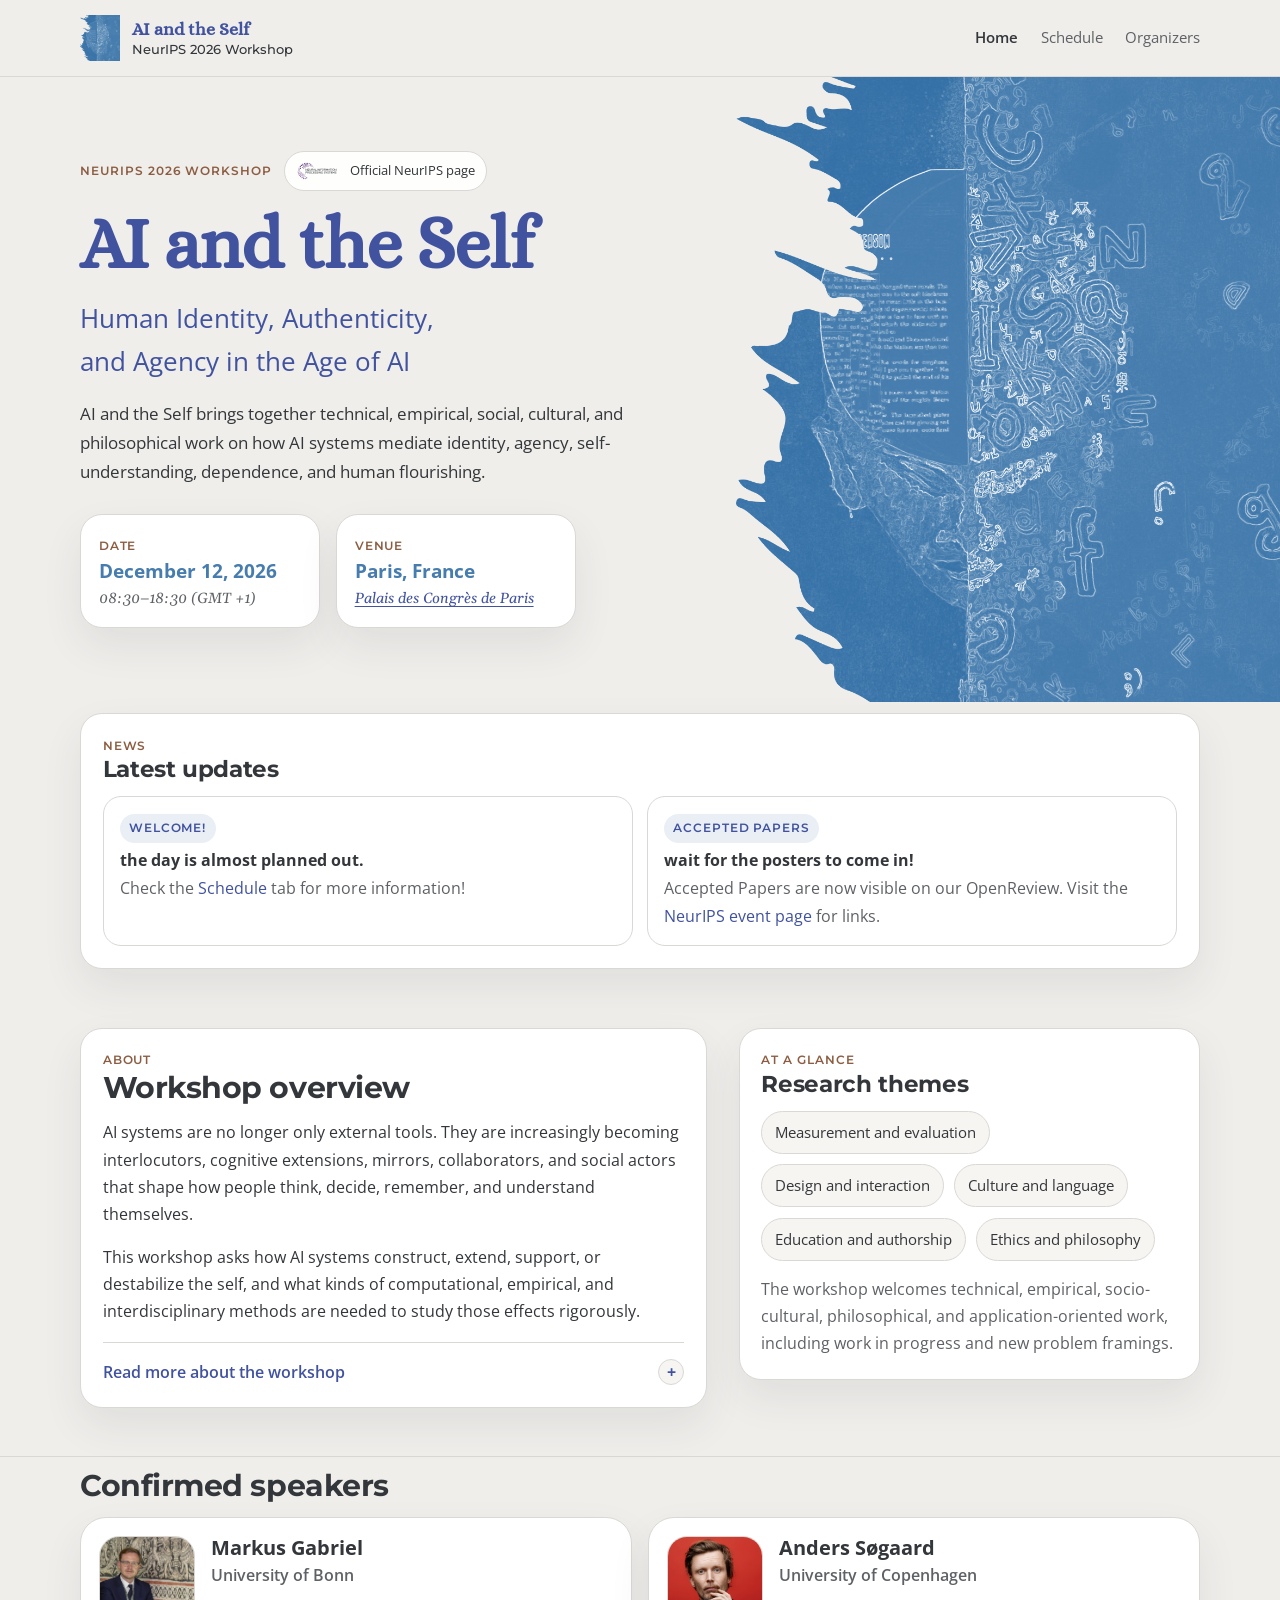
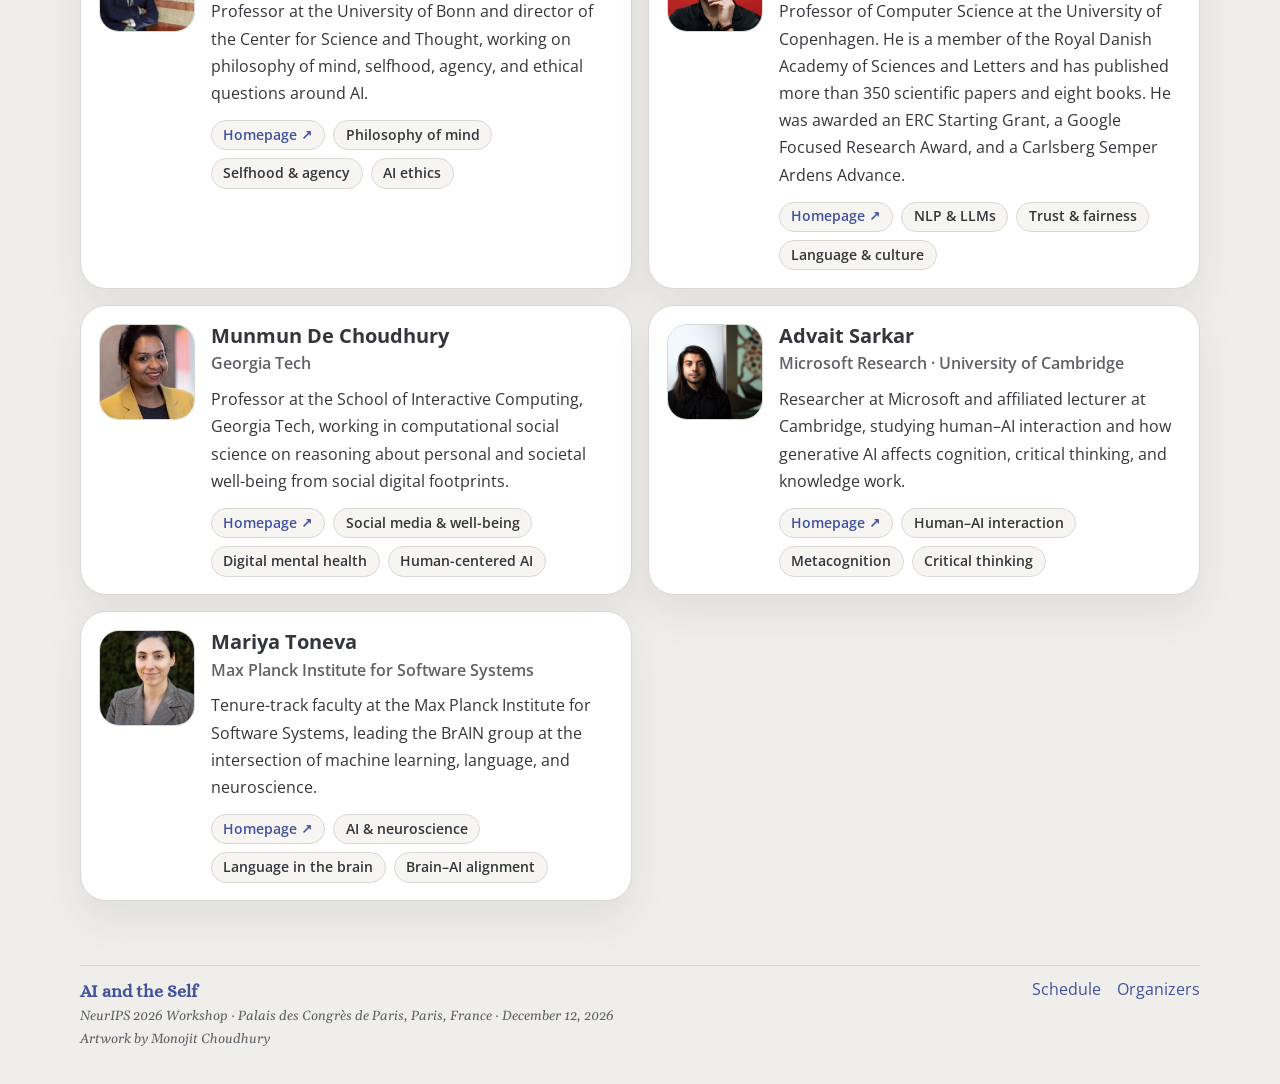
==== commit 6eed059c: "schedule updates" ====
--- a/index.html
+++ b/index.html
@@ -208,9 +208,11 @@
                 <h3>Anders Søgaard</h3>
                 <p class="speaker-affiliation">University of Copenhagen</p>
                 <p class="speaker-description">
-                  Professor of NLP and machine learning at the University of
-                  Copenhagen, working across language models, fairness, language
-                  and culture, and philosophical questions about AI.
+                  Professor of Computer Science at the University of Copenhagen.
+                  He is a member of the Royal Danish Academy of Sciences and Letters and
+                  has published more than 350 scientific papers and eight books.
+                  He was awarded an ERC Starting Grant, a Google Focused Research Award,
+                  and a Carlsberg Semper Ardens Advance.
                 </p>
 
                 <div class="speaker-chip-row">
--- a/assets/styles.css
+++ b/assets/styles.css
@@ -77,7 +77,6 @@
   display: inline-flex; align-items: center; gap: 0.75rem;
   color: var(--ink); text-decoration: none;
 }
-
 .brand-mark { width: auto; height: 46px; flex: 0 0 auto; }
 .brand-title { display: block; font-family: var(--font-name); font-size: 1.15rem; font-weight: 700; color: var(--pack-name); line-height: 1.3; }
 .brand-subtitle { display: block; font-family: var(--font-heading); font-size: 0.8rem; font-weight: 500; color: var(--ink); line-height: 1.4; }
@@ -117,7 +116,6 @@
 .eyebrow, .kicker, .meta-label, .status-pill {
   font-family: var(--font-heading); letter-spacing: 0.08em; text-transform: uppercase; font-size: 0.75rem; font-weight: 600;
 }
-
 .hero-caption { margin: 0 0 0.6rem; font-family: var(--font-serif); font-style: italic; font-size: 1.08rem; color: var(--ink); }
 .eyebrow, .kicker, .meta-label { color: var(--warm); }
 
@@ -146,7 +144,10 @@
 
 .hero-meta { display: flex; flex-wrap: wrap; gap: 1rem; margin-top: 1.7rem; }
 
-
+/* --------------------------------------------------------------------------
+   Home hero: the artwork sits to the right and runs off the page edge,
+   with its torn left edge facing the title, as on the poster.
+   -------------------------------------------------------------------------- */
 .home-hero {
   container-type: inline-size;
   display: grid;
@@ -330,14 +331,14 @@
 .agenda-meta a, .agenda-group-note a { color: var(--accent); text-decoration: none; font-weight: 600; }
 .agenda-meta a:hover, .agenda-group-note a:hover { color: var(--accent-strong); text-decoration: underline; text-underline-offset: 3px; }
 
-
+/* Breaks: quiet, so the sessions carry the page */
 .agenda-break { padding-block: 0.65rem; background: var(--surface-soft); }
 .agenda-break .agenda-title { font-weight: 500; color: var(--muted); }
 
-
+/* Session groups: a light blue tint, titles in the artwork blue */
 .agenda-group {
   padding: 1.15rem 0 0.5rem;
-  background: #f4f7fa;
+  background: #f4f7fa;   /* artwork blue at ~5% on white */
 }
 .agenda-group-head { padding: 0 1.5rem 0.35rem; }
 .agenda-group-title { margin: 0; font-size: 1.2rem; color: var(--art); }
@@ -404,4 +405,20 @@
 @media (prefers-reduced-motion: reduce) {
   html { scroll-behavior: auto; }
   * { transition: none !important; }
+}
+
+/* --------------------------------------------------------------------------
+   Breaks inside a session block (coffee during the poster session).
+   Same warm fill as the other breaks, set in as a card so the session's
+   blue tint frames it. Padding offsets keep the times in one column.
+   -------------------------------------------------------------------------- */
+.agenda-group .agenda-break {
+  margin: 0.35rem 0.75rem;
+  padding: 0.65rem calc(0.75rem - 1px);
+  border: 1px solid var(--line);
+  border-radius: 14px;
+  background: var(--surface-soft);
+}
+@media (max-width: 640px) {
+  .agenda-group .agenda-break { margin-inline: 0.5rem; padding-inline: calc(0.6rem - 1px); }
 }
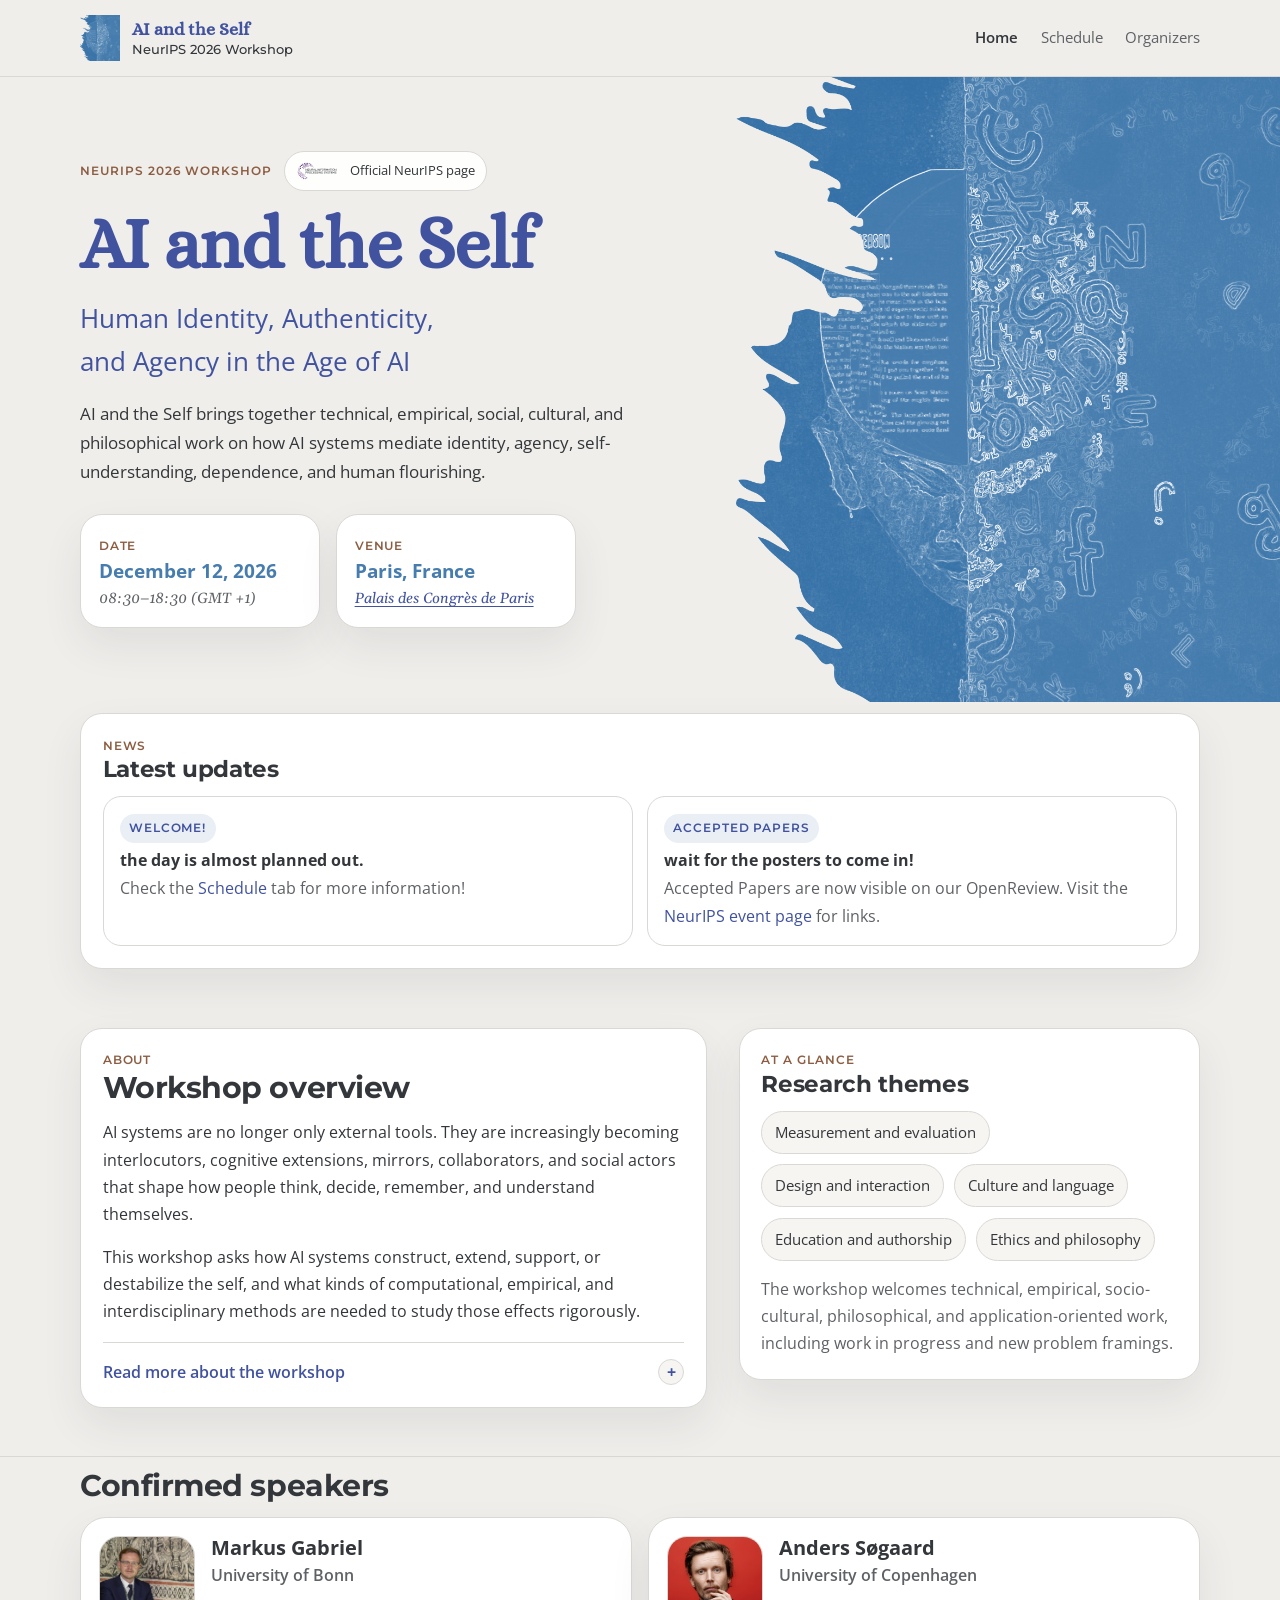
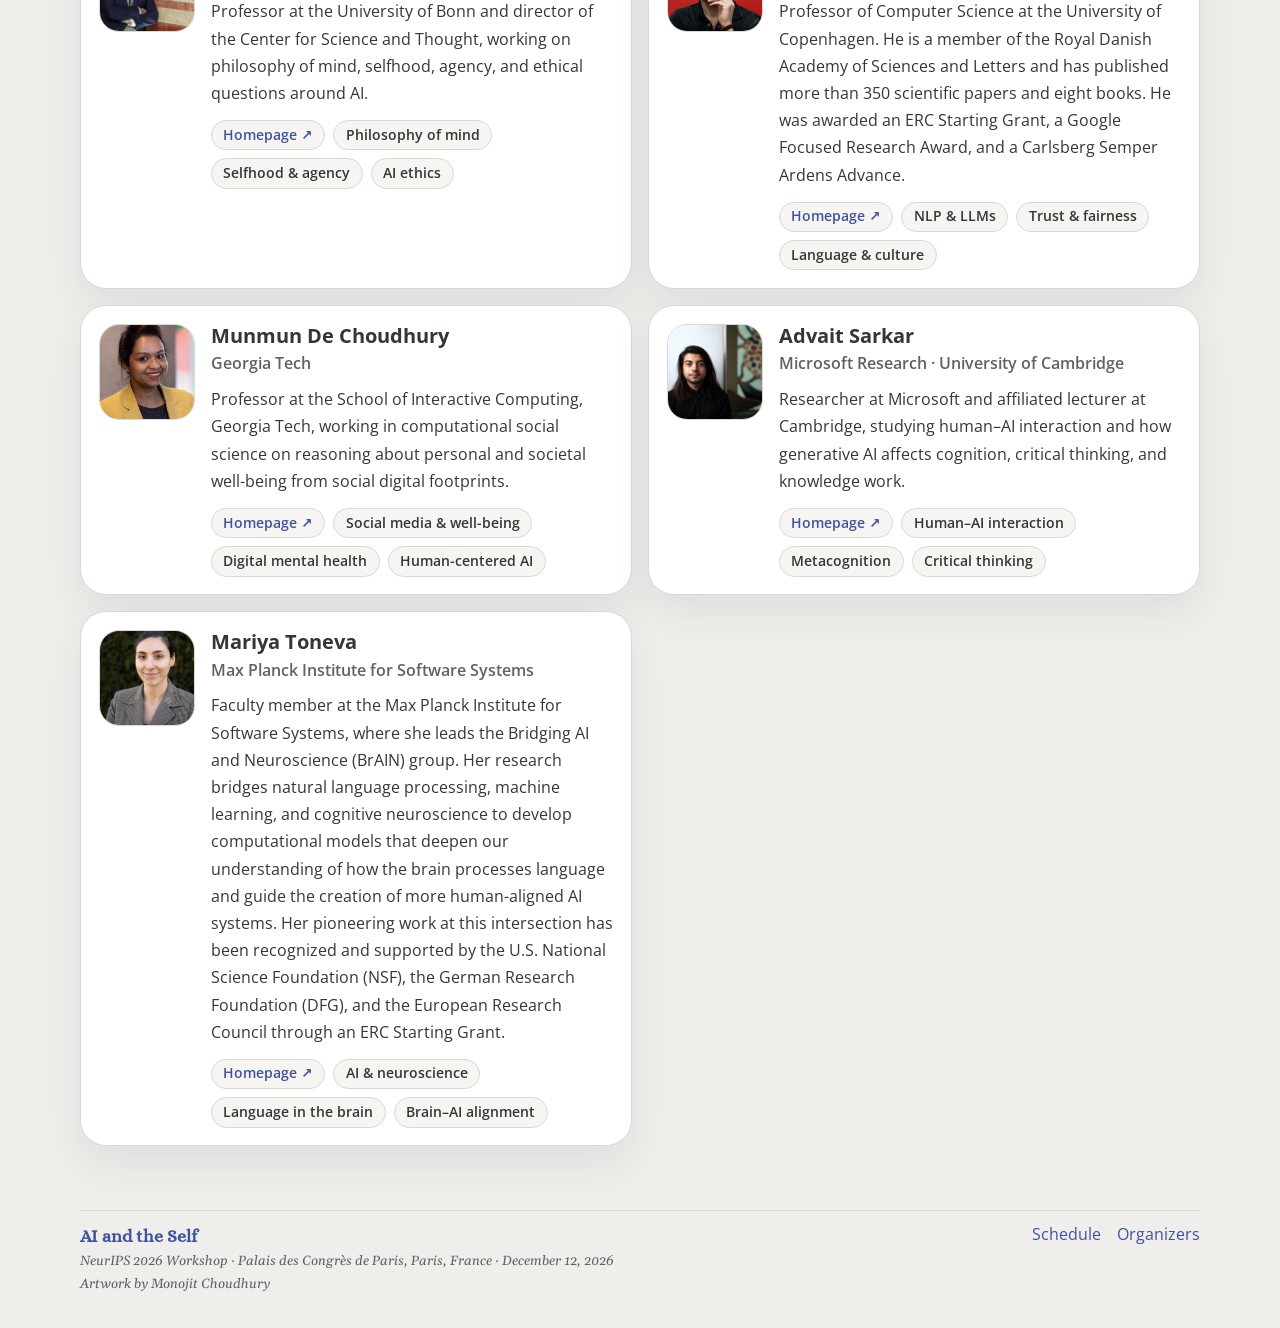
==== commit 248856da: "mariya's updates" ====
--- a/index.html
+++ b/index.html
@@ -328,9 +328,15 @@
                   Max Planck Institute for Software Systems
                 </p>
                 <p class="speaker-description">
-                  Tenure-track faculty at the Max Planck Institute for Software
-                  Systems, leading the BrAIN group at the intersection of machine
-                  learning, language, and neuroscience.
+                  Faculty member at the Max Planck Institute for Software Systems,
+                  where she leads the Bridging AI and Neuroscience (BrAIN) group.
+                  Her research bridges natural language processing, machine learning,
+                  and cognitive neuroscience to develop computational models that
+                  deepen our understanding of how the brain processes language and
+                  guide the creation of more human-aligned AI systems. Her pioneering
+                  work at this intersection has been recognized and supported by the
+                  U.S. National Science Foundation (NSF), the German Research Foundation
+                  (DFG), and the European Research Council through an ERC Starting Grant.
                 </p>
 
                 <div class="speaker-chip-row">
--- a/assets/styles.css
+++ b/assets/styles.css
@@ -421,4 +421,14 @@
 }
 @media (max-width: 640px) {
   .agenda-group .agenda-break { margin-inline: 0.5rem; padding-inline: calc(0.6rem - 1px); }
-}+}
+
+/* --------------------------------------------------------------------------
+   Abstract dropdowns in the schedule: the homepage's "Read more" toggle,
+   without its divider line, with the + beside the label
+   -------------------------------------------------------------------------- */
+.agenda .overview-toggle { margin-top: 0.4rem; padding-top: 0; border-top: 0; }
+.agenda .overview-toggle summary { display: inline-flex; gap: 0.5rem; font-size: 0.95rem; }
+.agenda .overview-toggle summary::after { margin-left: 0; width: 1.35rem; height: 1.35rem; }
+.agenda .expand-body { padding-top: 0.5rem; max-width: 64ch; }
+.agenda .expand-body p { margin: 0; color: var(--ink); line-height: 1.65; }
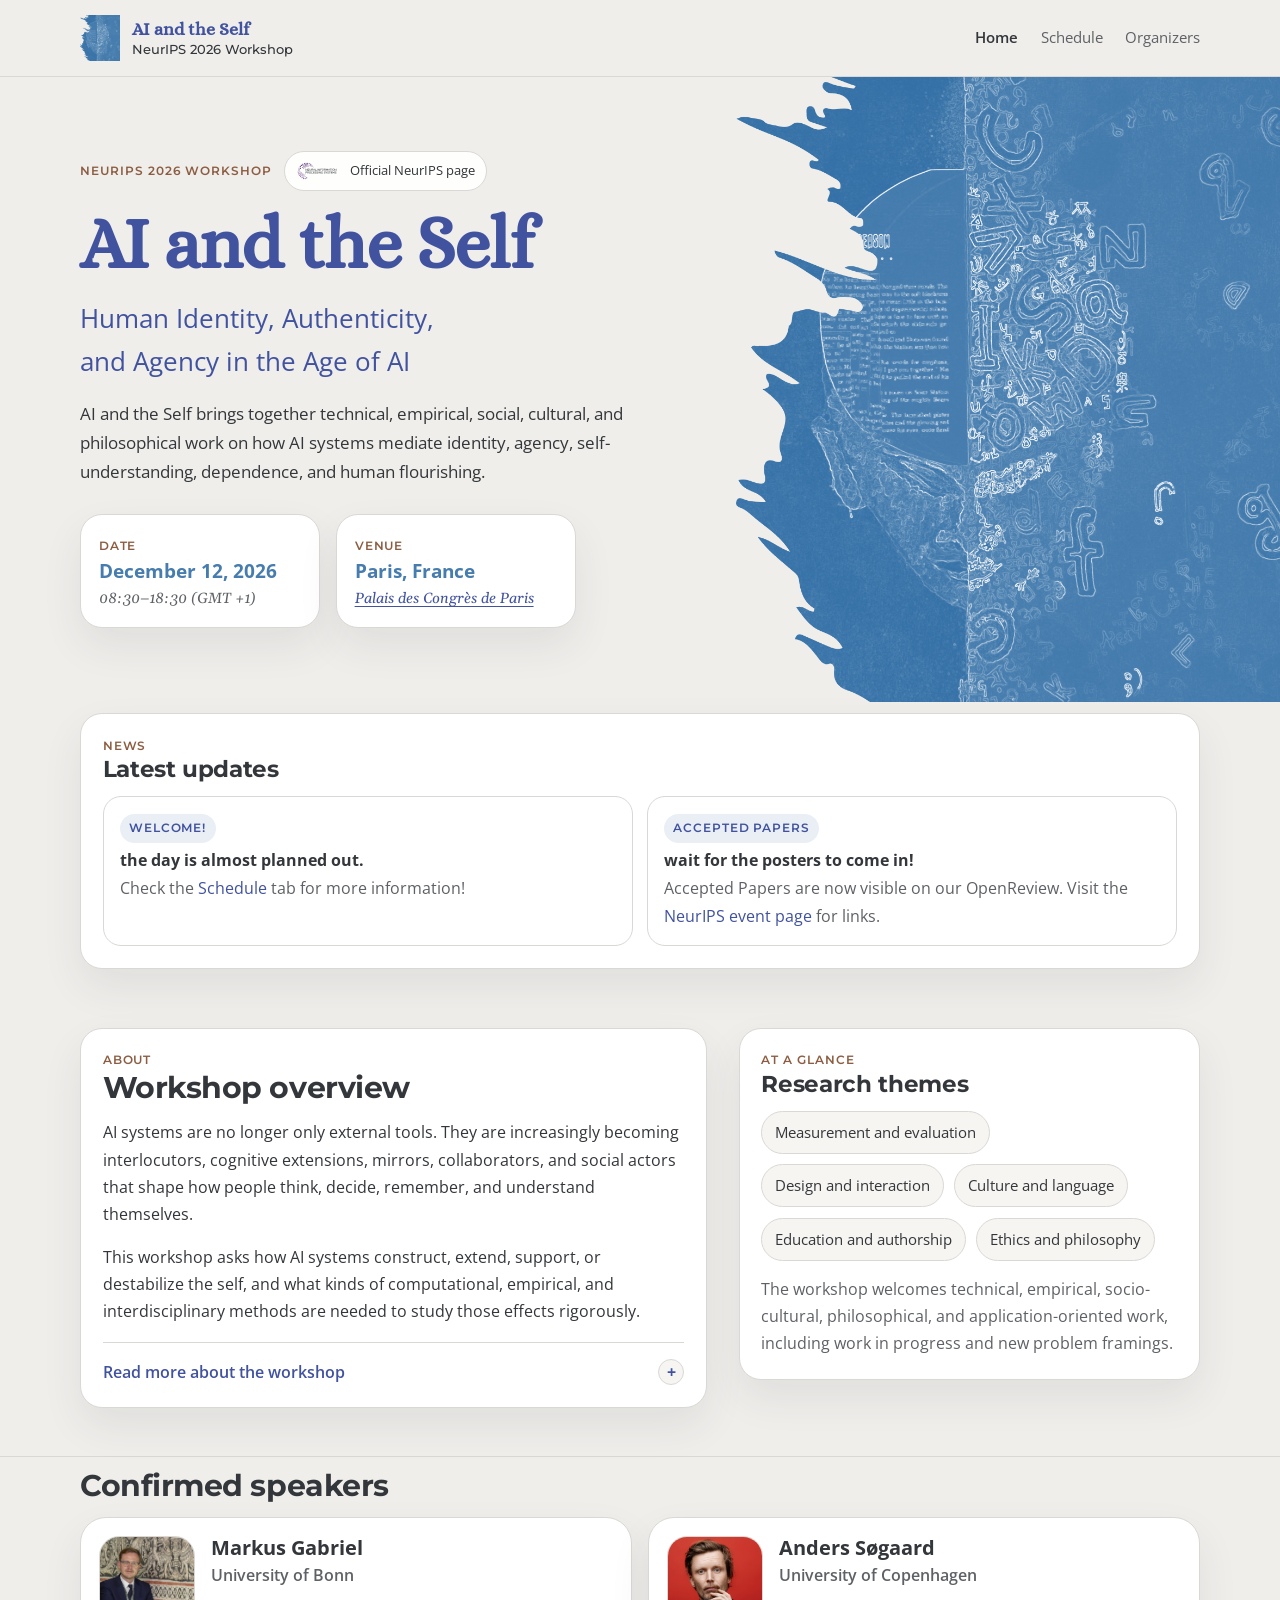
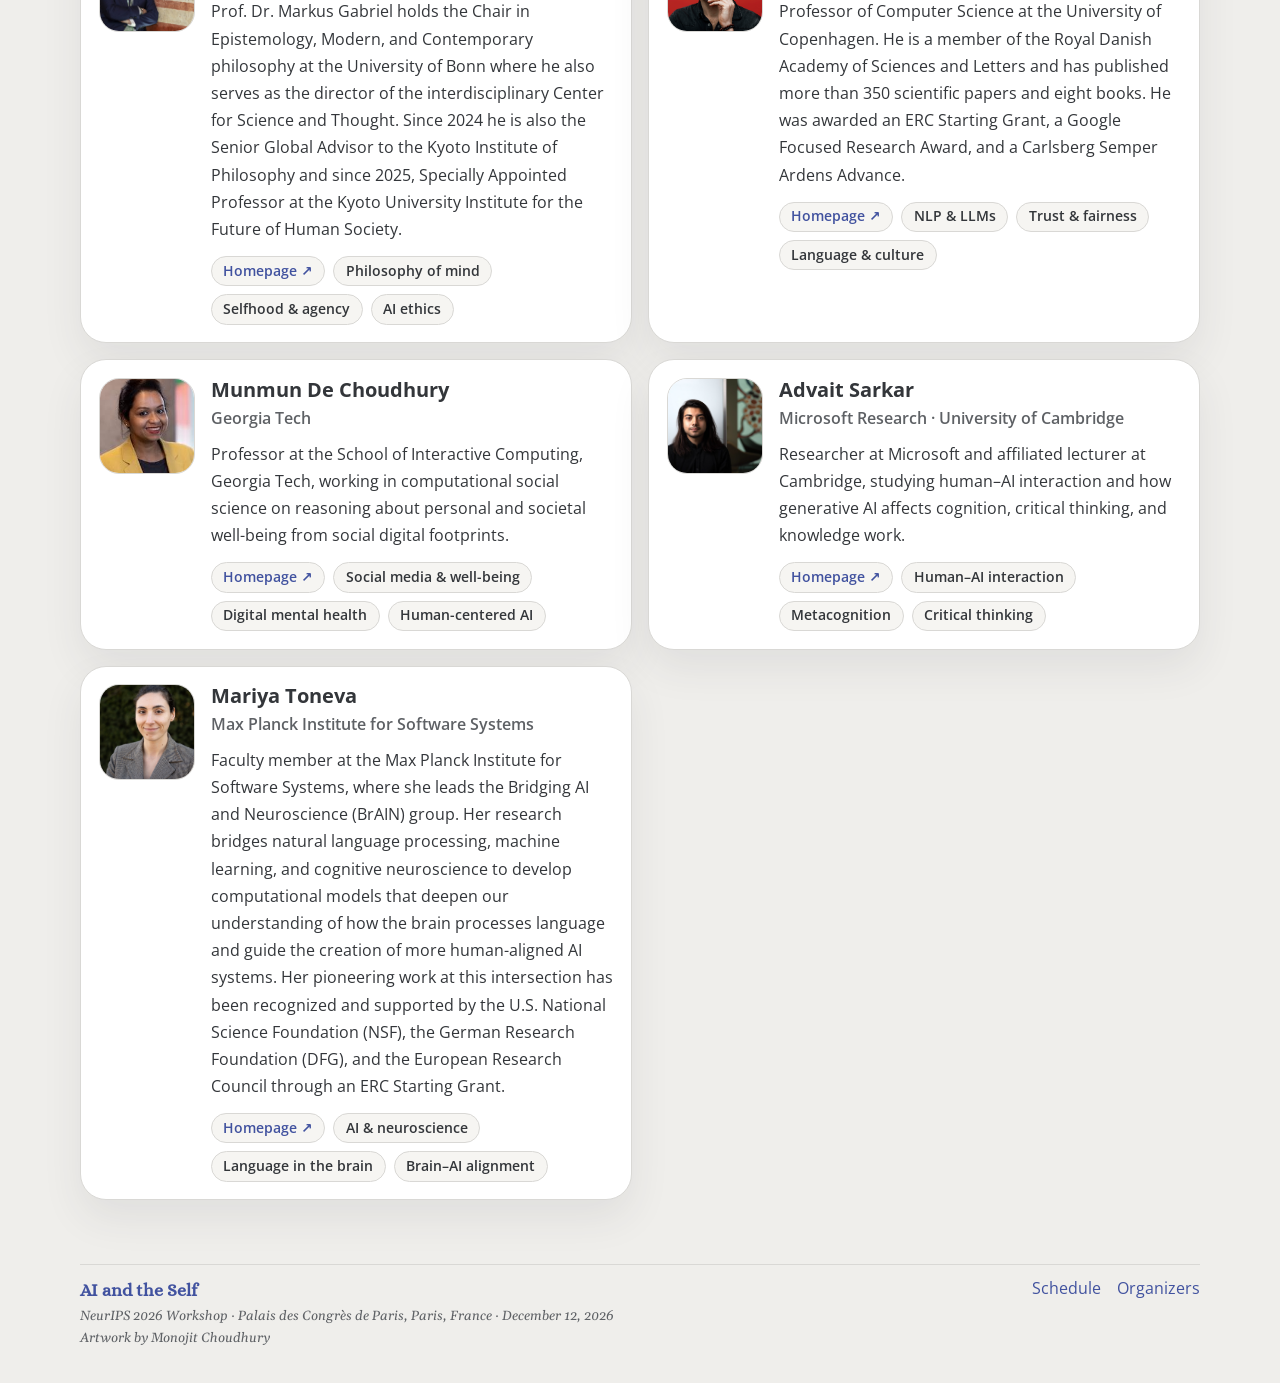
==== commit 26ef5f43: "markus bio and abstract" ====
--- a/index.html
+++ b/index.html
@@ -170,9 +170,12 @@
                 <h3>Markus Gabriel</h3>
                 <p class="speaker-affiliation">University of Bonn</p>
                 <p class="speaker-description">
-                  Professor at the University of Bonn and director of the Center
-                  for Science and Thought, working on philosophy of mind,
-                  selfhood, agency, and ethical questions around AI.
+                  Prof. Dr. Markus Gabriel holds the Chair in Epistemology, Modern, and
+                  Contemporary philosophy at the University of Bonn where he also serves
+                  as the director of the interdisciplinary Center for Science and Thought.
+                  Since 2024 he is also the Senior Global Advisor to the Kyoto Institute of
+                  Philosophy and since 2025, Specially Appointed Professor at the Kyoto University
+                  Institute for the Future of Human Society.
                 </p>
 
                 <div class="speaker-chip-row">
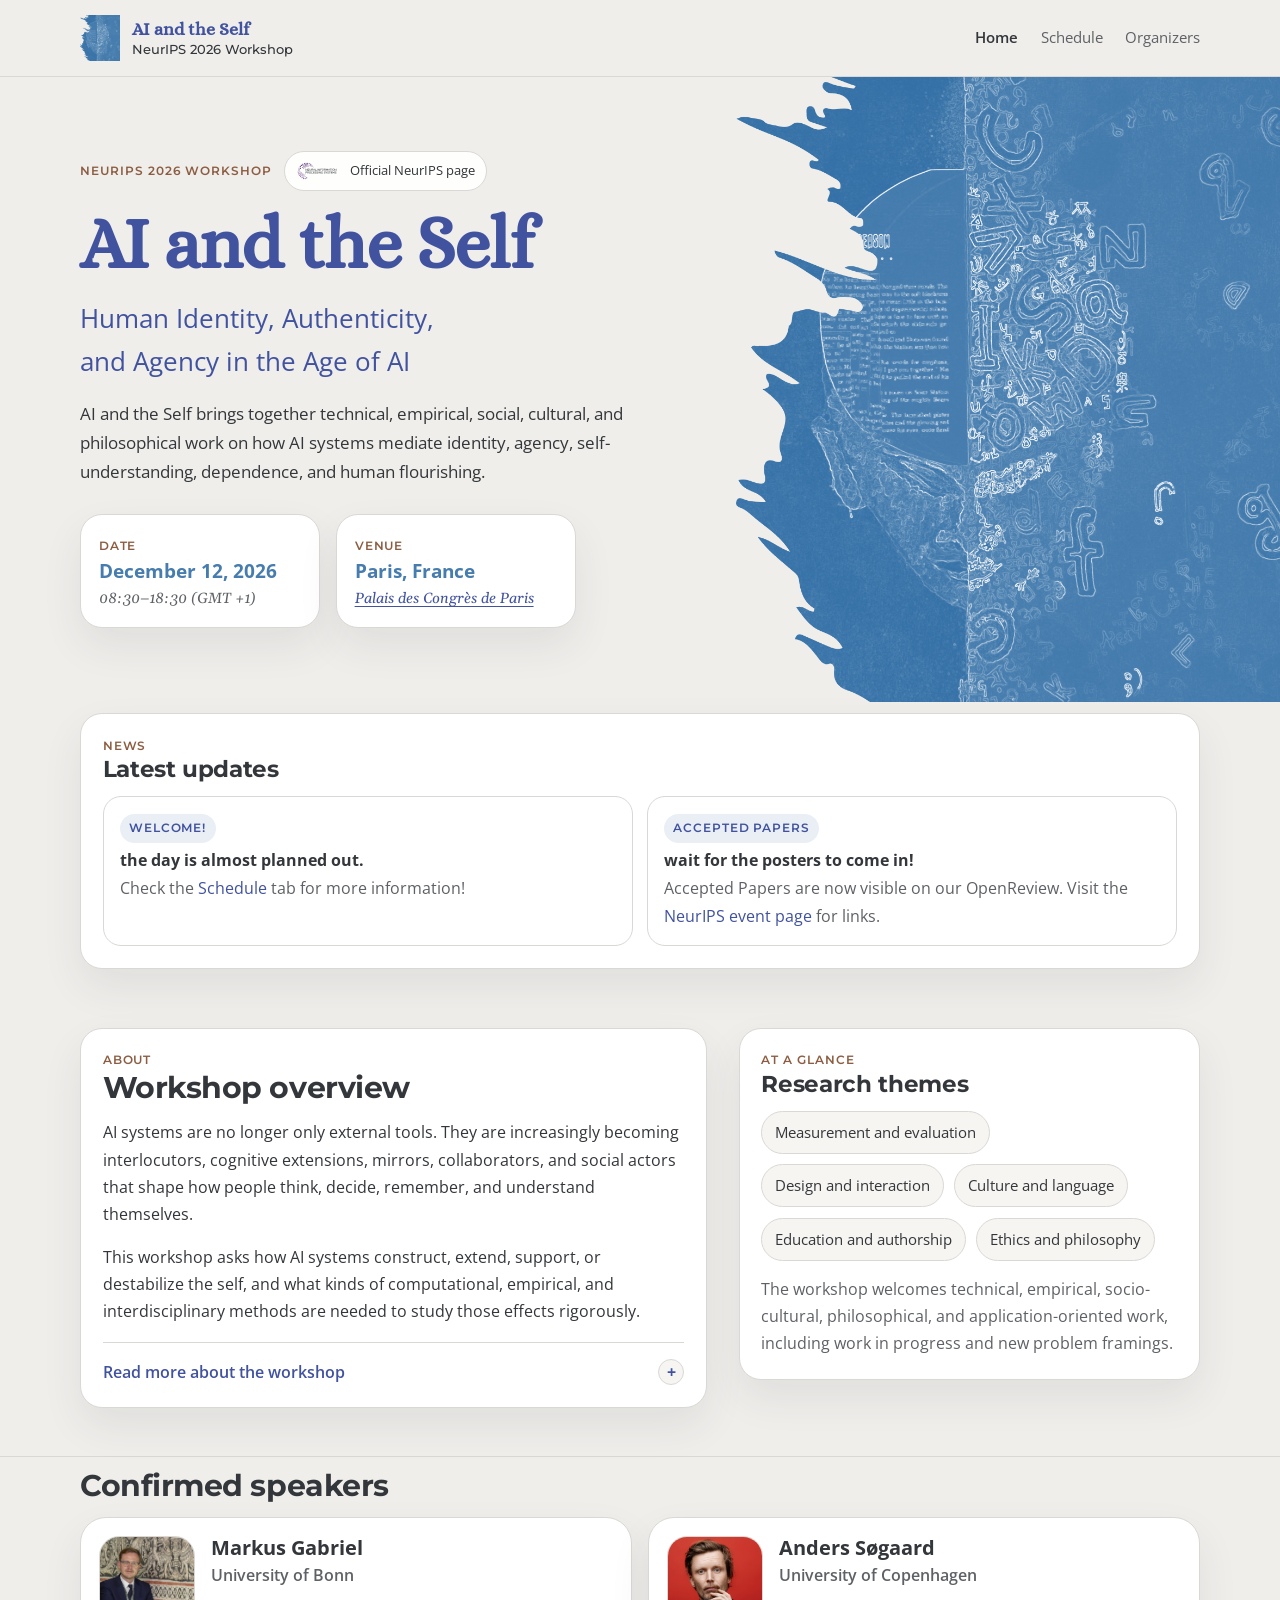
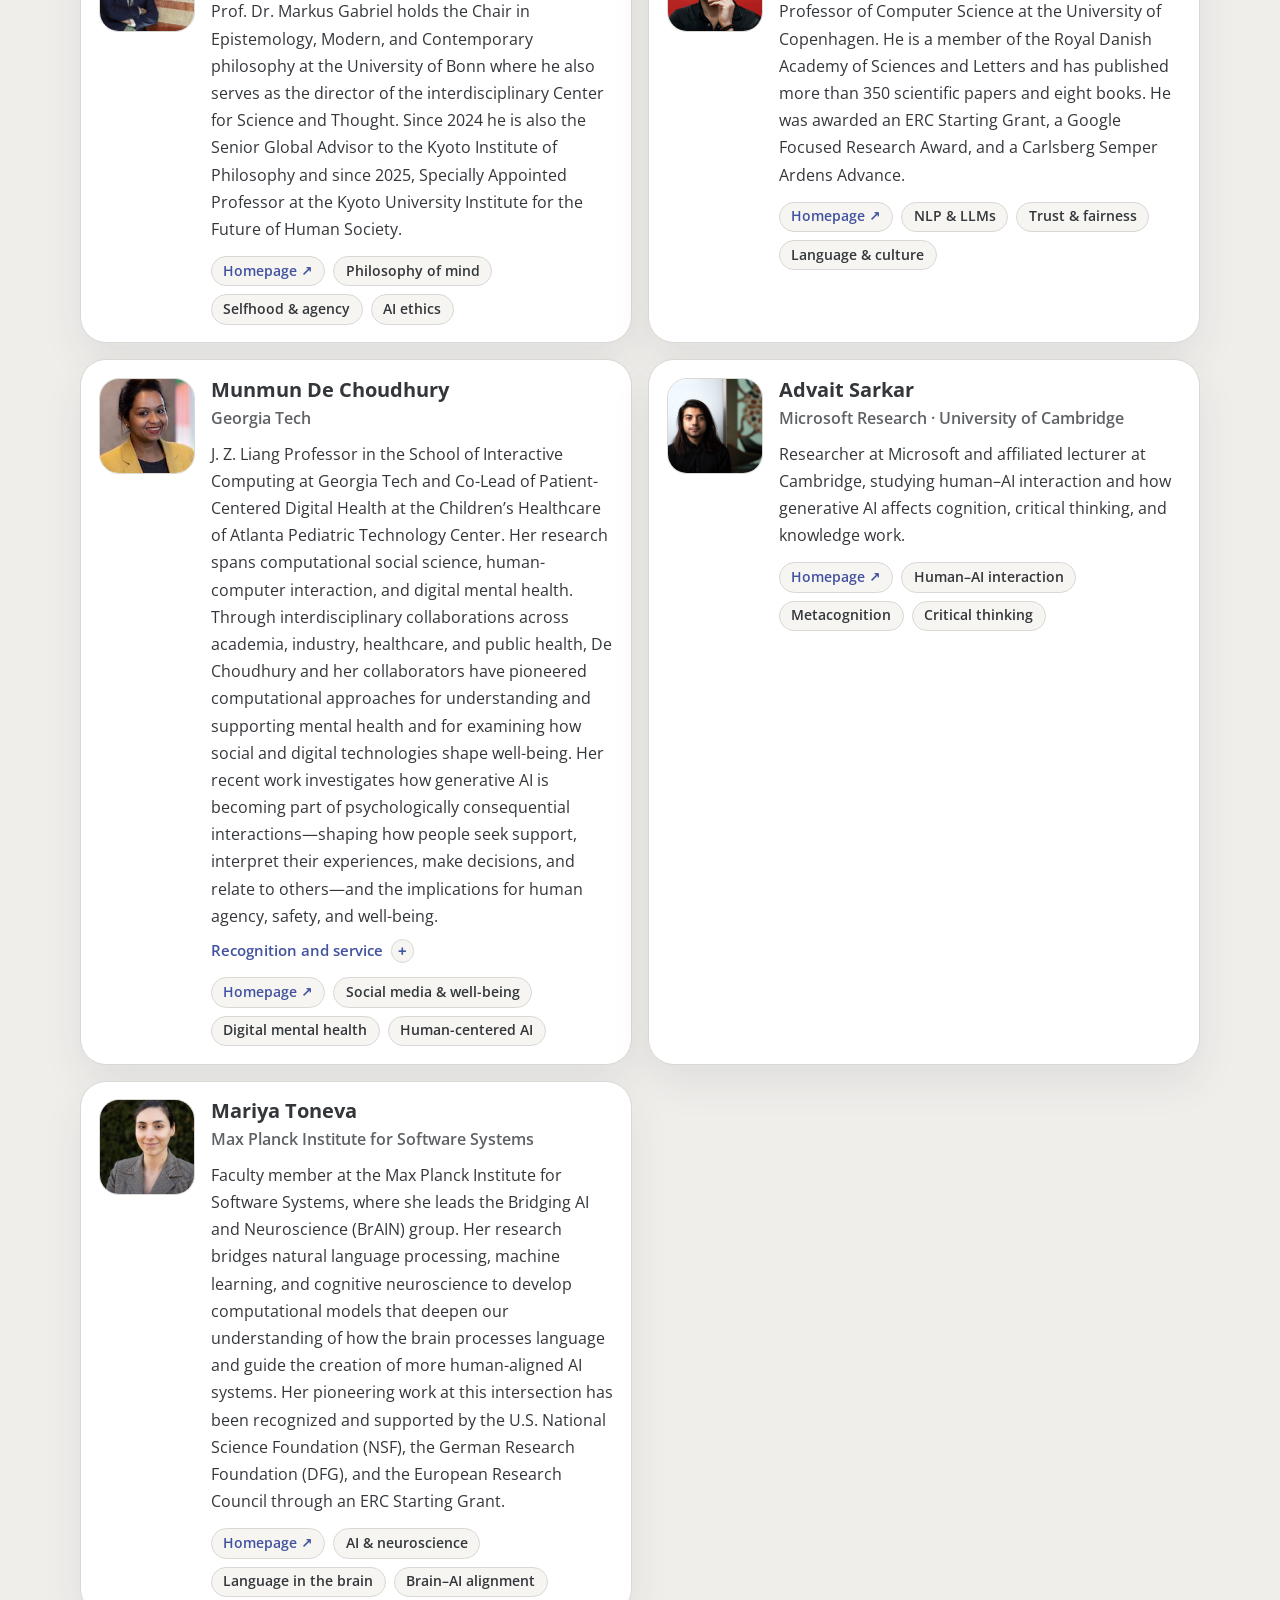
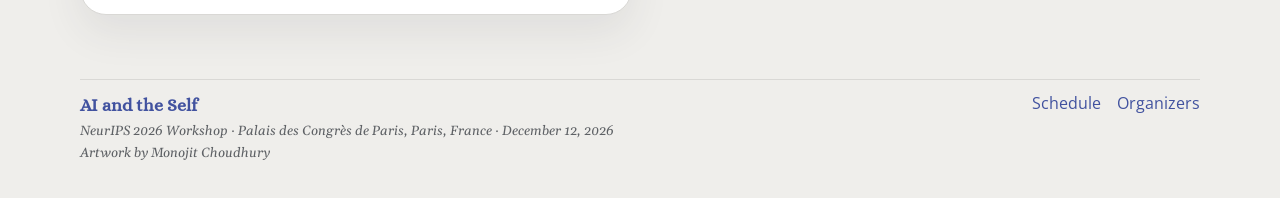
==== commit 6f07aac1: "munmun updates" ====
--- a/index.html
+++ b/index.html
@@ -251,10 +251,39 @@
                 <h3>Munmun De Choudhury</h3>
                 <p class="speaker-affiliation">Georgia Tech</p>
                 <p class="speaker-description">
-                  Professor at the School of Interactive Computing, Georgia Tech,
-                  working in computational social science on reasoning about
-                  personal and societal well-being from social digital footprints.
-                </p>
+                  J. Z. Liang Professor in the School of Interactive Computing at Georgia Tech
+                  and Co-Lead of Patient-Centered Digital Health at the Children’s Healthcare
+                  of Atlanta Pediatric Technology Center. Her research spans computational social
+                  science, human-computer interaction, and digital mental health. Through
+                  interdisciplinary collaborations across academia, industry, healthcare, and
+                  public health, De Choudhury and her collaborators have pioneered computational
+                  approaches for understanding and supporting mental health and for examining how
+                  social and digital technologies shape well-being. Her recent work investigates
+                  how generative AI is becoming part of psychologically consequential interactions—shaping
+                  how people seek support, interpret their experiences, make decisions, and
+                  relate to others—and the implications for human agency, safety, and well-being.
+                </p>
+                <details class="overview-toggle">
+                  <summary>Recognition and service</summary>
+                  <div class="expand-body">
+                    <p>
+                      De Choudhury’s contributions have been recognized with the 2023 SIGCHI Societal
+                      Impact Award, Test-of-Time Awards at ICWSM in 2023 and 2026, and the Web Science
+                      Trust in 2022, the 2021 ACM-W Rising Star Award, and nearly two dozen paper awards.
+                      She was inducted into the SIGCHI Academy in 2024 and named an ACM Distinguished
+                      Member in 2025.
+                    </p>
+                    <p>
+                      Beyond academia, she is an active contributor to policy and
+                      public-interest initiatives on technology, mental health, and well-being,
+                      and is frequently sought for expert advice by governments and popular media.
+                      She contributed to the Office of the U.S. Surgeon General’s 2023 Advisory on the
+                      Healing Effects of Social Connection. Currently she serves on the Technical Advisory
+                      Group of the World Health Organization’s Commission on Social Connection and is a
+                      member of OpenAI’s Expert Council on Well-Being and AI.
+                    </p>
+                  </div>
+                </details>
 
                 <div class="speaker-chip-row">
                   <a
--- a/assets/styles.css
+++ b/assets/styles.css
@@ -424,11 +424,14 @@
 }
 
 /* --------------------------------------------------------------------------
-   Abstract dropdowns in the schedule: the homepage's "Read more" toggle,
-   without its divider line, with the + beside the label
-   -------------------------------------------------------------------------- */
-.agenda .overview-toggle { margin-top: 0.4rem; padding-top: 0; border-top: 0; }
-.agenda .overview-toggle summary { display: inline-flex; gap: 0.5rem; font-size: 0.95rem; }
-.agenda .overview-toggle summary::after { margin-left: 0; width: 1.35rem; height: 1.35rem; }
-.agenda .expand-body { padding-top: 0.5rem; max-width: 64ch; }
-.agenda .expand-body p { margin: 0; color: var(--ink); line-height: 1.65; }+   Compact dropdowns (schedule abstracts, speaker recognitions): the homepage's
+   "Read more" toggle, without its divider line, with the + beside the label
+   -------------------------------------------------------------------------- */
+.agenda .overview-toggle, .speaker-card .overview-toggle { margin-top: 0.4rem; padding-top: 0; border-top: 0; }
+.agenda .overview-toggle summary, .speaker-card .overview-toggle summary { display: inline-flex; gap: 0.5rem; font-size: 0.95rem; }
+.agenda .overview-toggle summary::after, .speaker-card .overview-toggle summary::after { margin-left: 0; width: 1.35rem; height: 1.35rem; }
+.agenda .expand-body, .speaker-card .expand-body { padding-top: 0.5rem; max-width: 64ch; }
+.agenda .expand-body p, .speaker-card .expand-body p { margin: 0; color: var(--ink); line-height: 1.65; }
+.agenda .expand-body p + p, .speaker-card .expand-body p + p { margin-top: 0.6rem; }
+
+.speaker-card .overview-toggle { margin: -0.35rem 0 0.8rem; }
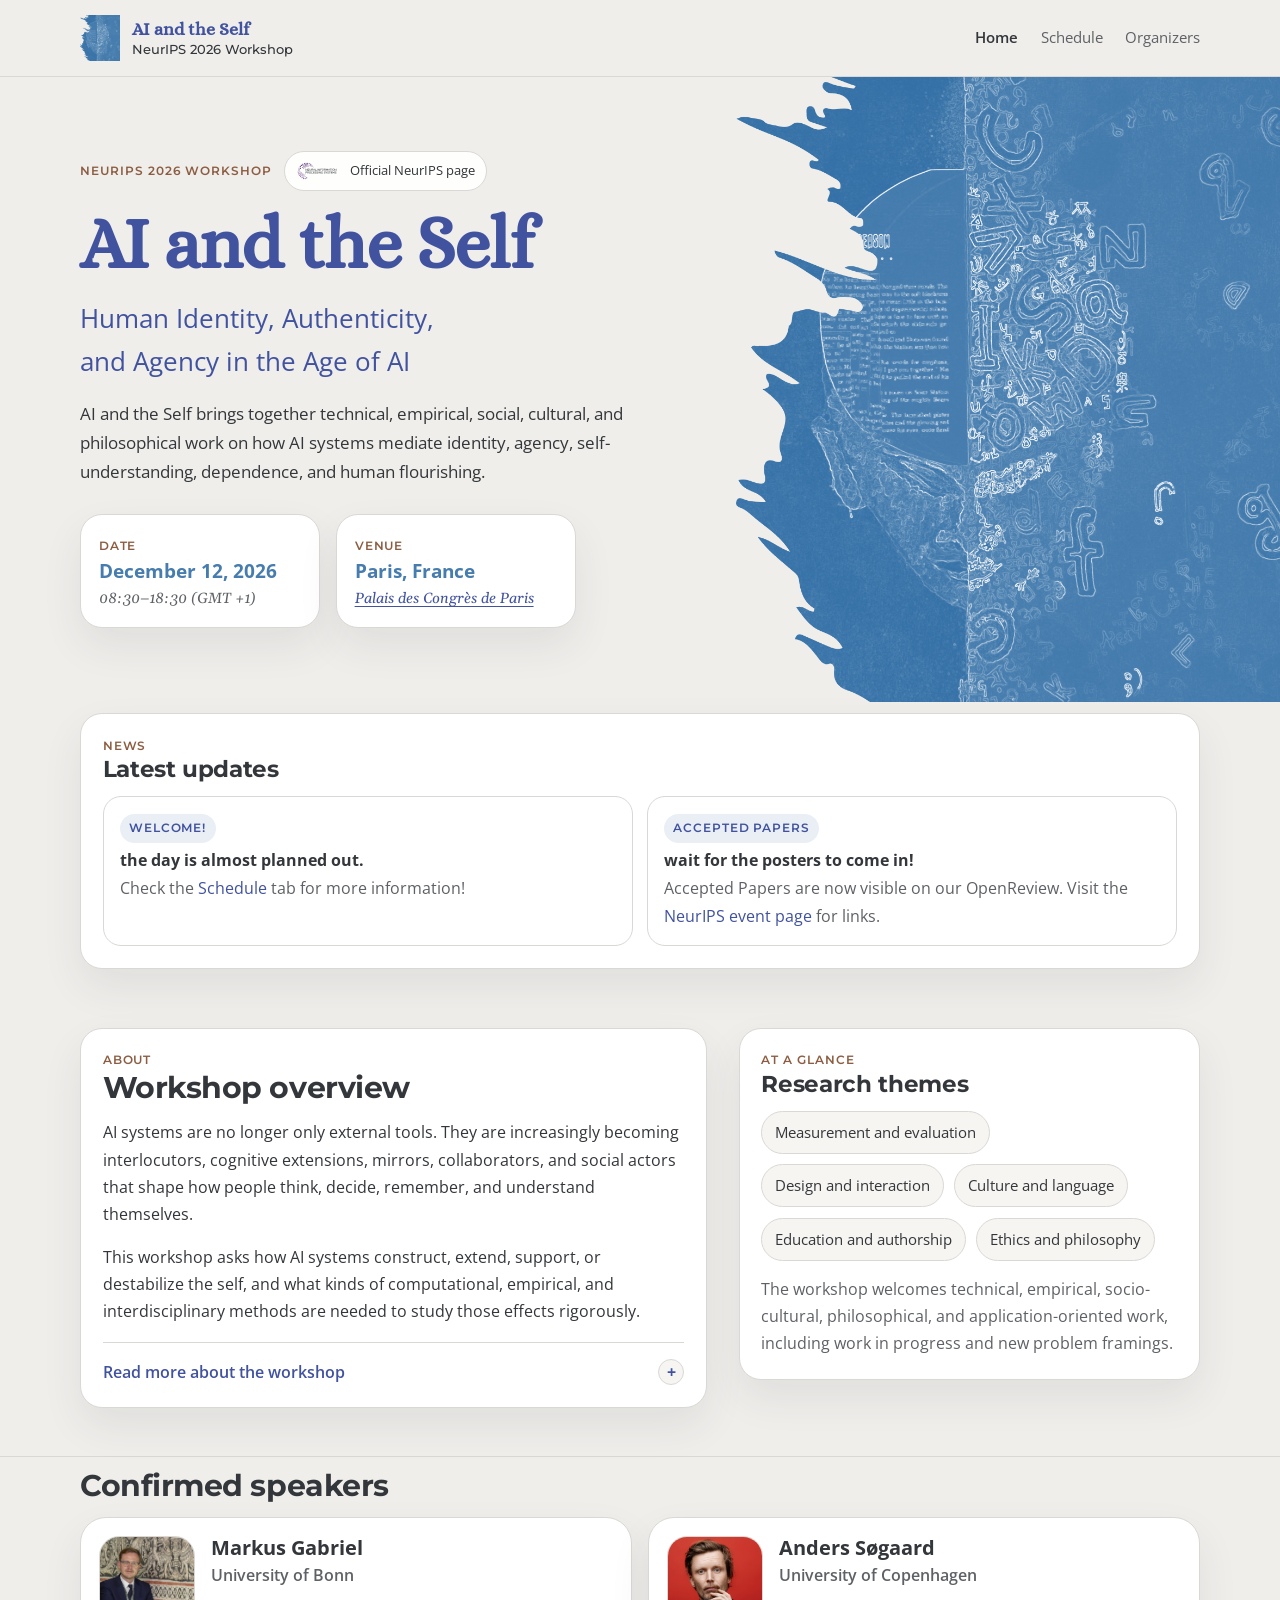
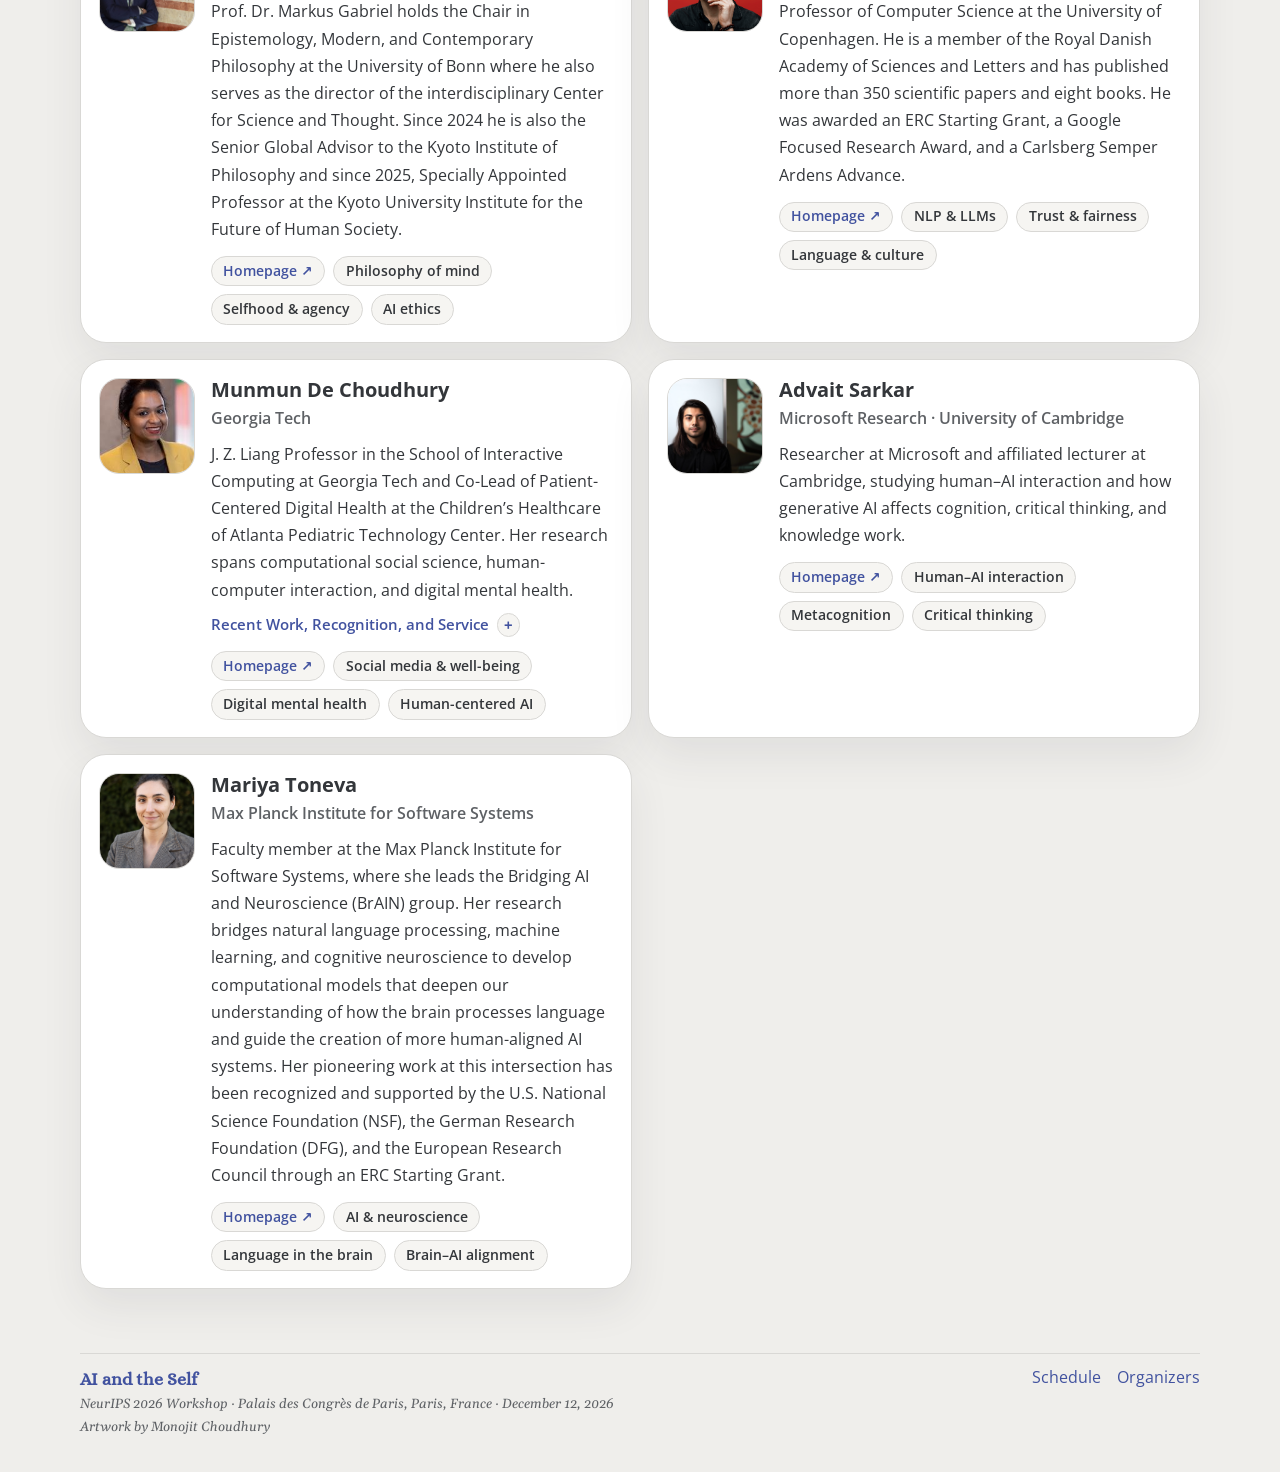
==== commit a0f209ab: "munmun updates v2" ====
--- a/index.html
+++ b/index.html
@@ -171,7 +171,7 @@
                 <p class="speaker-affiliation">University of Bonn</p>
                 <p class="speaker-description">
                   Prof. Dr. Markus Gabriel holds the Chair in Epistemology, Modern, and
-                  Contemporary philosophy at the University of Bonn where he also serves
+                  Contemporary Philosophy at the University of Bonn where he also serves
                   as the director of the interdisciplinary Center for Science and Thought.
                   Since 2024 he is also the Senior Global Advisor to the Kyoto Institute of
                   Philosophy and since 2025, Specially Appointed Professor at the Kyoto University
@@ -254,18 +254,20 @@
                   J. Z. Liang Professor in the School of Interactive Computing at Georgia Tech
                   and Co-Lead of Patient-Centered Digital Health at the Children’s Healthcare
                   of Atlanta Pediatric Technology Center. Her research spans computational social
-                  science, human-computer interaction, and digital mental health. Through
-                  interdisciplinary collaborations across academia, industry, healthcare, and
-                  public health, De Choudhury and her collaborators have pioneered computational
-                  approaches for understanding and supporting mental health and for examining how
-                  social and digital technologies shape well-being. Her recent work investigates
-                  how generative AI is becoming part of psychologically consequential interactions—shaping
-                  how people seek support, interpret their experiences, make decisions, and
-                  relate to others—and the implications for human agency, safety, and well-being.
+                  science, human-computer interaction, and digital mental health.
                 </p>
                 <details class="overview-toggle">
-                  <summary>Recognition and service</summary>
+                  <summary>Recent Work, Recognition, and Service</summary>
                   <div class="expand-body">
+                    <p>
+                      Through interdisciplinary collaborations across academia, industry, healthcare, and
+                      public health, De Choudhury and her collaborators have pioneered computational
+                      approaches for understanding and supporting mental health and for examining how
+                      social and digital technologies shape well-being. Her recent work investigates
+                      how generative AI is becoming part of psychologically consequential interactions—shaping
+                      how people seek support, interpret their experiences, make decisions, and
+                      relate to others—and the implications for human agency, safety, and well-being.
+                    </p>
                     <p>
                       De Choudhury’s contributions have been recognized with the 2023 SIGCHI Societal
                       Impact Award, Test-of-Time Awards at ICWSM in 2023 and 2026, and the Web Science
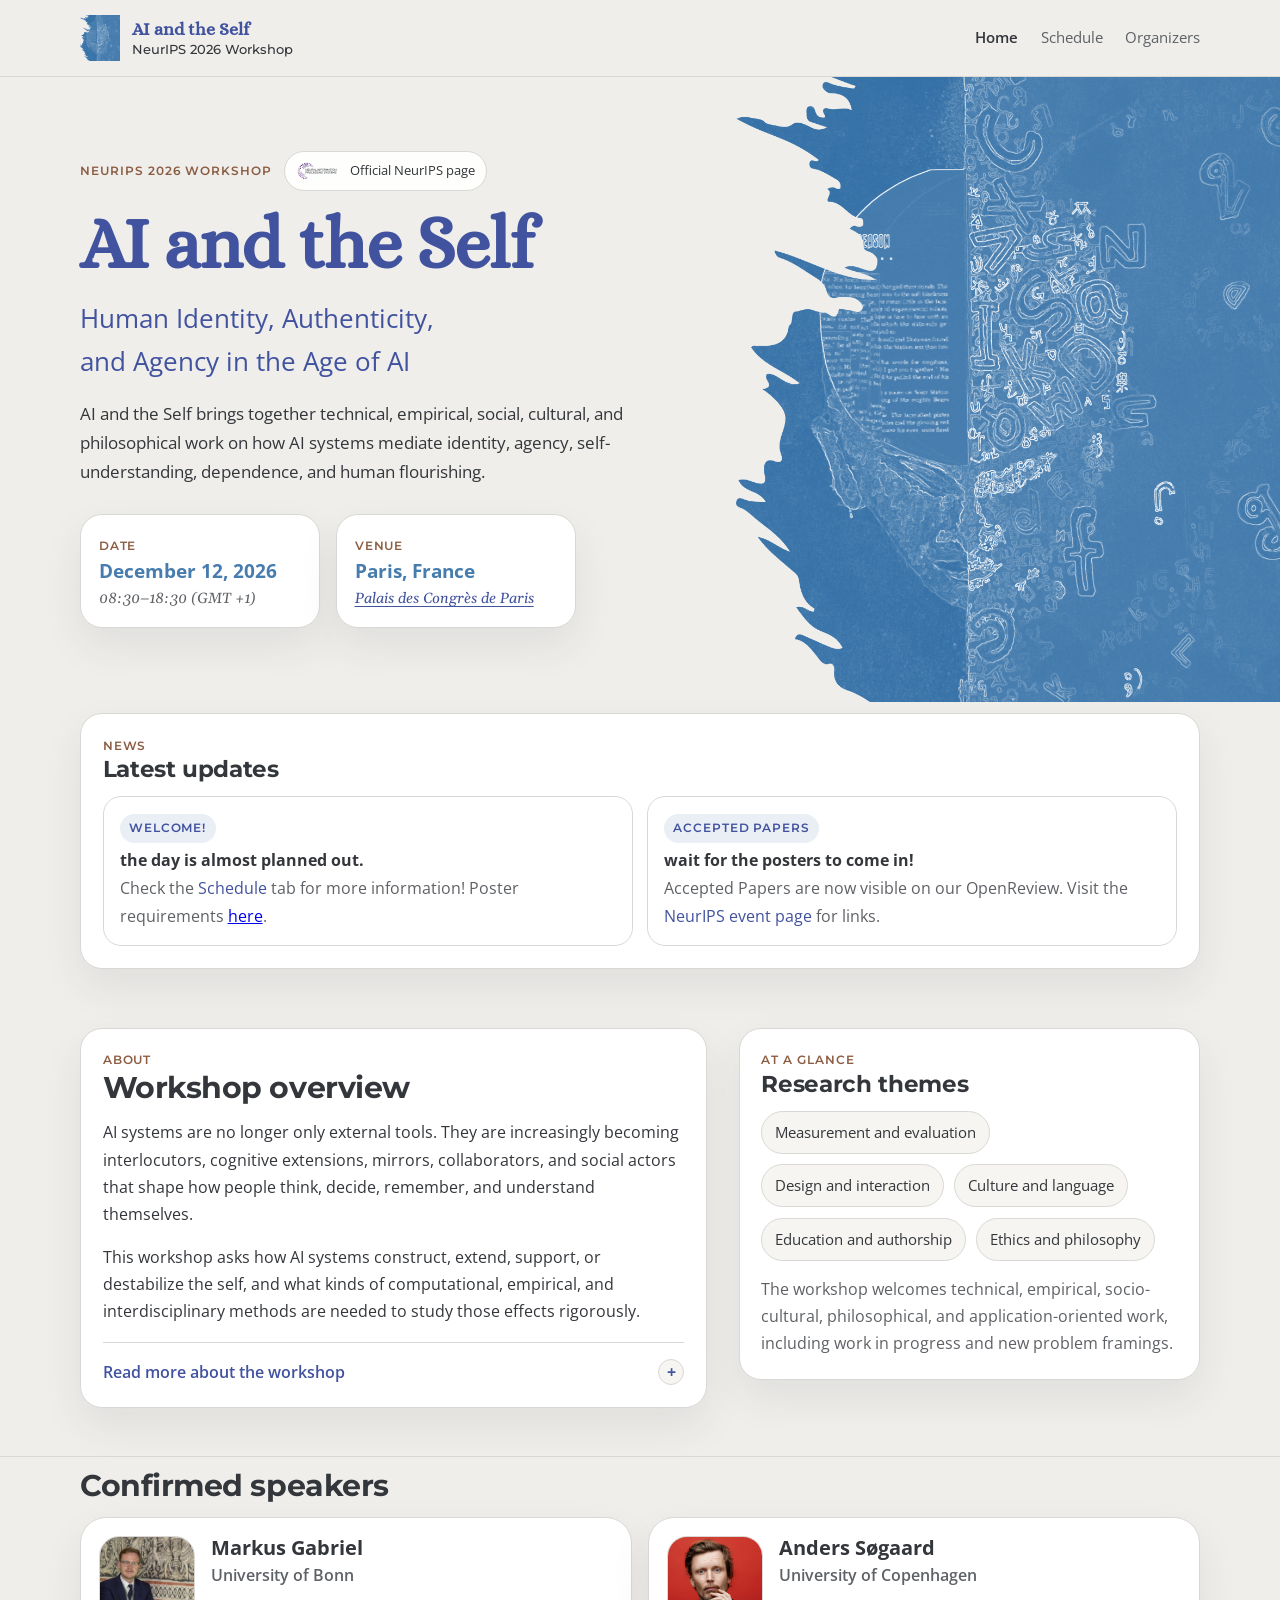
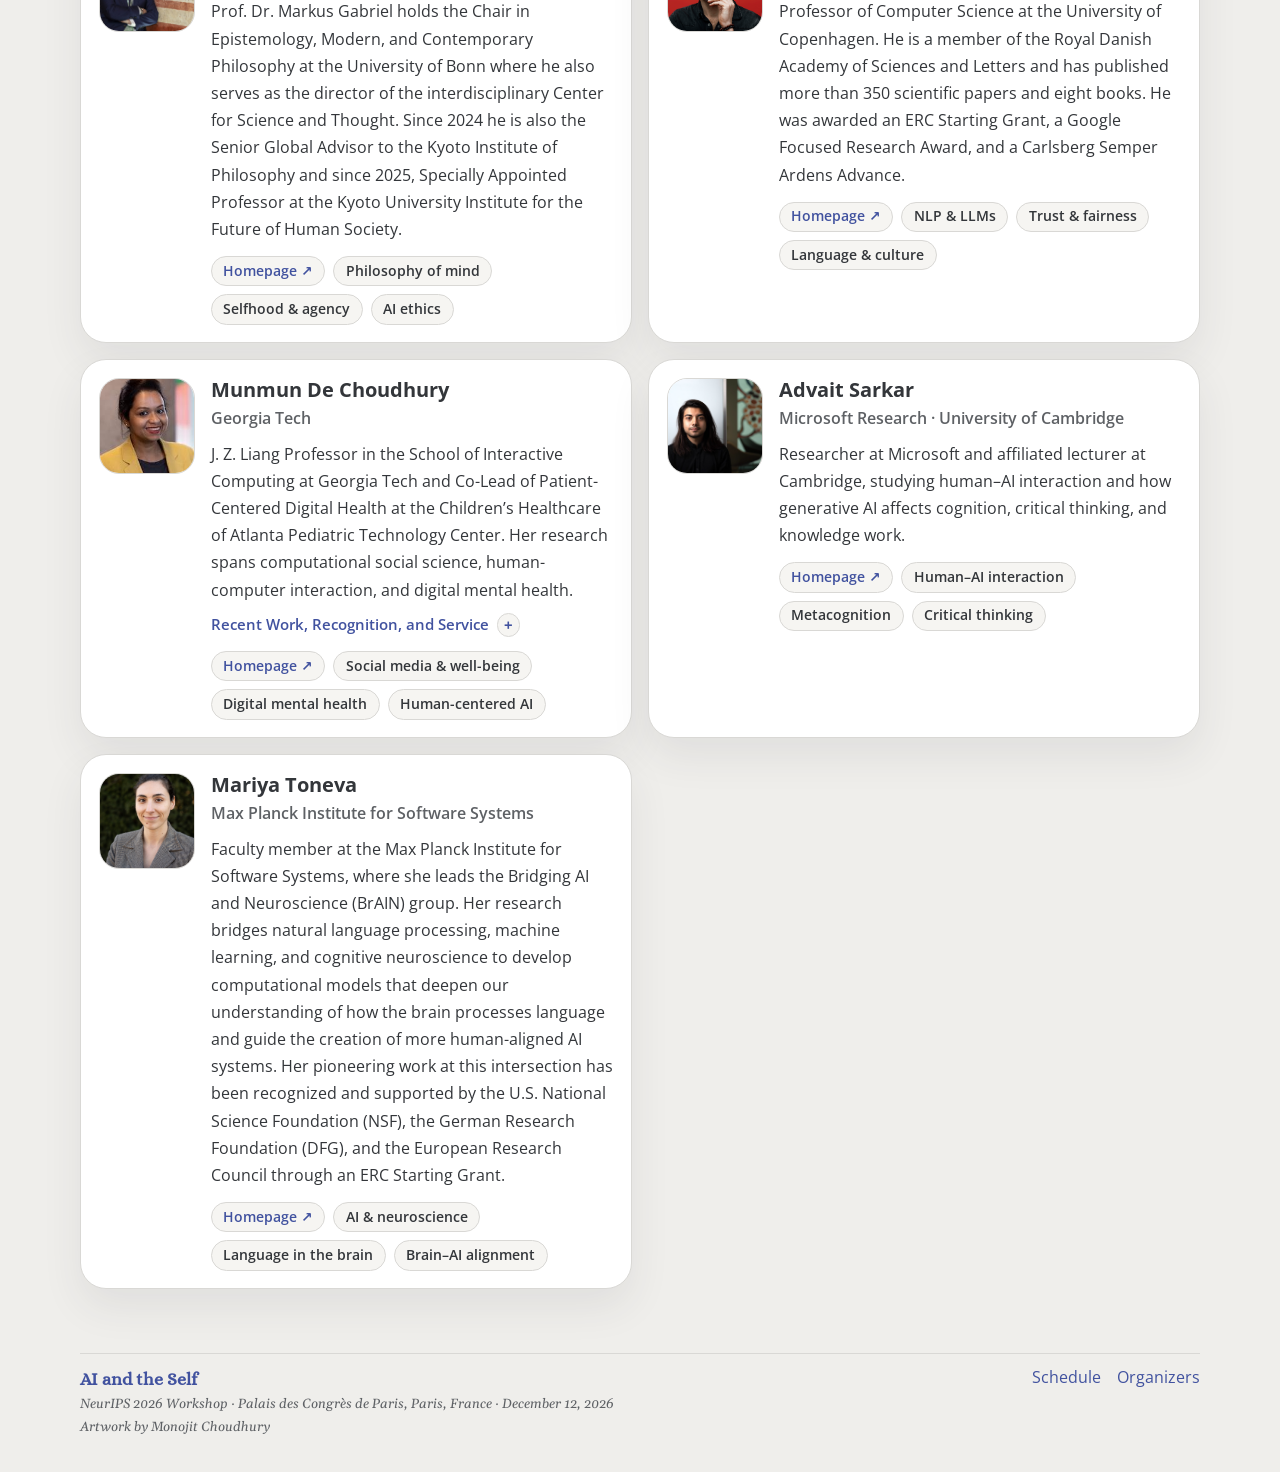
==== commit 7baa4707: "poster instructions" ====
--- a/index.html
+++ b/index.html
@@ -88,7 +88,7 @@
             <article class="news-item">
               <span class="status-pill">Welcome!</span>
               <h3>the day is almost planned out.</h3>
-              <p>Check the <a class="text-link" href="schedule.html">Schedule</a> tab for more information!</p>
+              <p>Check the <a class="text-link" href="schedule.html">Schedule</a> tab for more information! Poster requirements <a href="https://neurips.cc/Conferences/2026/PosterInstructions" target="_blank" rel="noopener noreferrer">here</a>.</p>
             </article>
             <!-- <article class="news-item">
               <span class="status-pill">Confirmed Speakers</span>
